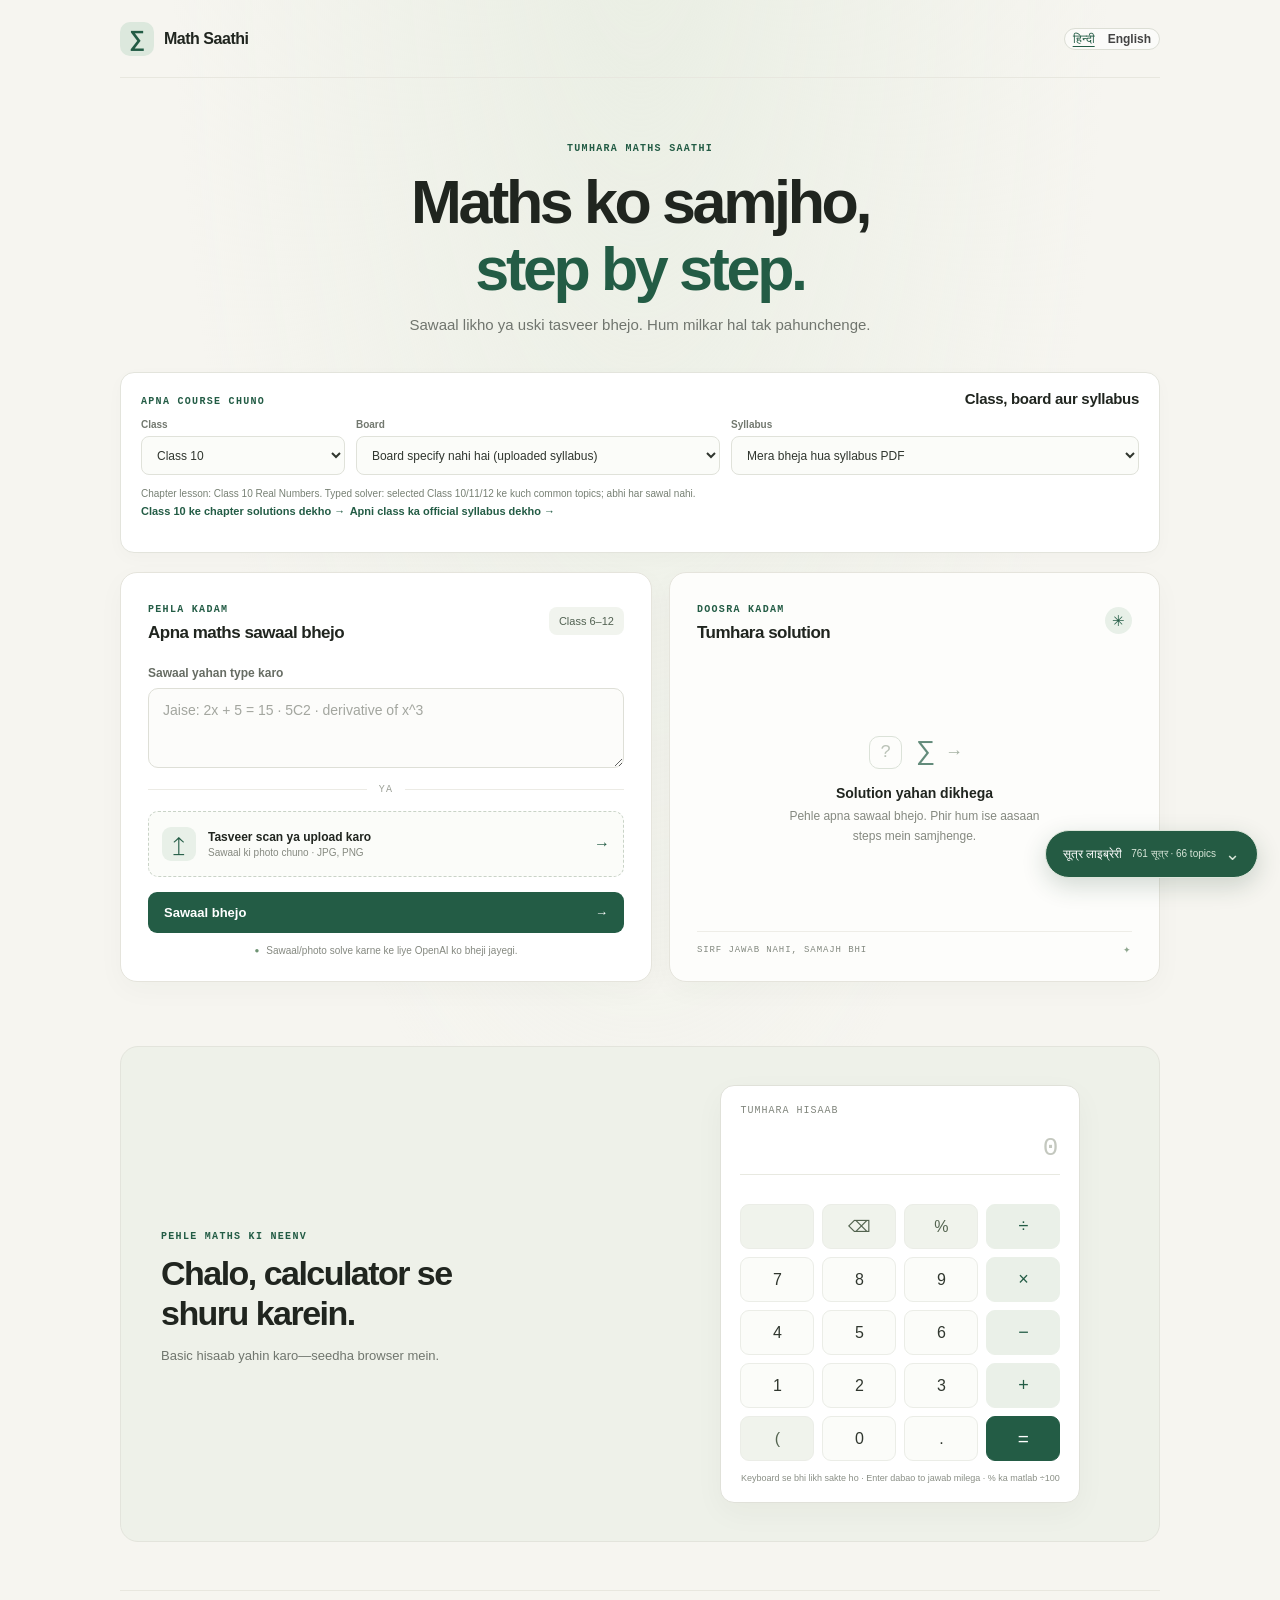
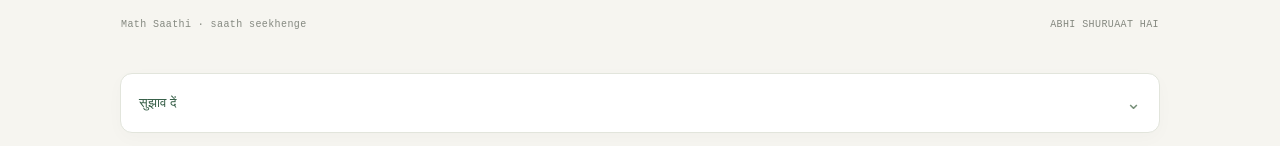
==== index.html @ cb0b4340 "Prevent mobile keyboard on calculator tap" ====
<!doctype html>
<!-- Built by Ayush. -->
<html lang="hi">
<head>
  <meta name="google-site-verification" content="ajJFyp2HOsRZU6djjffT-82gp8Sh9-EPeIeRGYCR9KM">
  <meta charset="utf-8">
  <meta name="viewport" content="width=device-width, initial-scale=1">
  <meta name="theme-color" content="#f6f5f0">
  <meta name="description" content="Math Saathi — maths questions ko samajhne aur solve karne ka saathi.">
  <title>Math Saathi — Maths, made clear</title>
  <link rel="stylesheet" href="styles.css?v=calc-no-keyboard-1">
  <script src="api-config.js" defer></script>
  <script src="formula-data.js" defer></script>
  <script src="formula-extra-data.js" defer></script>
  <script src="features.js?v=calc-no-keyboard-1" defer></script>
  <script src="app.js" defer></script>
</head>
<body>
  <main class="shell">
    <header class="topbar">
      <a class="brand" href="#" aria-label="Math Saathi home"><span class="brand-mark">∑</span><span>Math Saathi</span></a>
<div class="language-toggle" role="group" aria-label="Choose language">
        <button class="language-option" type="button" data-language="hi" aria-pressed="true">हिन्दी</button>
        <button class="language-option" type="button" data-language="en" aria-pressed="false">English</button>
      </div>
    </header>

    <section class="hero">
      <p class="eyebrow" data-i18n="eyebrow">TUMHARA MATHS SAATHI</p>
      <h1 data-i18n-html="title">Maths ko samjho,<br><em>step by step.</em></h1>
      <p class="intro" data-i18n="intro">Sawaal likho ya uski tasveer bhejo. Hum milkar hal tak pahunchenge.</p>
    </section>

    <section class="course-controls" aria-labelledby="course-heading">
      <div class="course-heading"><p class="step-label" data-course-i18n="eyebrow">APNA COURSE CHUNO</p><h2 id="course-heading" data-course-i18n="title">Class, board aur syllabus</h2></div>
      <div class="course-selectors">
        <label><span data-course-i18n="classLabel">Class</span><select id="class-select" aria-label="Class"></select></label>
        <label><span data-course-i18n="boardLabel">Board</span><select id="board-select" aria-label="Board"></select></label>
        <label><span data-course-i18n="syllabusLabel">Syllabus</span><select id="syllabus-select" aria-label="Syllabus"></select></label>
      </div>
      <p id="course-message" class="course-message" role="status"></p>
      <a class="solutions-link" href="solutions.html" data-i18n="solutionsLink">Class 10 ke chapter solutions dekho →</a>
      <a class="solutions-link syllabus-link" href="syllabus.html?board=cbse" data-i18n="syllabusLink">Class 10 ke official syllabus dekho →</a>
    </section>

    <details id="formula-drawer" class="feature-disclosure formula-side-drawer">
      <summary><span data-feature-copy="navFormulas">सूत्र लाइब्रेरी</span><span id="formula-summary-count" class="disclosure-count">30 topics · 197 formulas</span></summary>
    <section id="formulas" class="formula-library" aria-labelledby="formula-heading">
      <div class="feature-heading">
        <p class="step-label" data-feature-copy="formulaEyebrow">MATHS REFERENCE · CLASS 6–12</p>
        <h2 id="formula-heading" data-feature-copy="formulaTitle">Topic ke hisaab se formula khojo</h2>
        <p data-feature-copy="formulaIntro">Topic ya formula likho—dono languages mein search kar sakte ho. Topic kholkar uske zaroori formulas dekho.</p>
      </div>
      <div class="formula-controls">
        <label class="formula-search-wrap"><span data-feature-copy="searchLabel">Topic ya formula search karo</span>
          <input id="formula-search" type="search" autocomplete="off" data-feature-placeholder="searchPlaceholder" placeholder="Jaise: trigonometry, area, quadratic, interest…">
        </label>

      </div>
      <p id="formula-result-count" class="formula-result-count" aria-live="polite"></p>
      <div id="formula-topics" class="formula-topics"></div>
    </section>

    </details>

    <section class="workspace" aria-label="Math question workspace">
      <div class="question-card">
        <div class="card-heading">
          <div><span class="step-label" data-i18n="questionLabel">PEHLA KADAM</span><h2 data-i18n="questionTitle">Apna maths sawaal bhejo</h2></div>
          <span class="chapter-badge" data-i18n="chapter">Class 6–12</span>
        </div>

        <label class="question-input-label" for="question" data-i18n="typeLabel">Sawaal yahan type karo</label>
        <textarea id="question" rows="3" data-i18n-placeholder="placeholder" placeholder="Jaise: 2x + 5 = 15"></textarea>

        <div class="or-divider"><span data-i18n="or">YA</span></div>
        <label class="upload-zone" for="question-image">
          <span class="upload-icon">↥</span>
          <span class="upload-copy"><strong data-i18n="uploadTitle">Tasveer scan ya upload karo</strong><small data-i18n="uploadHint">Sawaal ki photo chuno · JPG, PNG</small></span>
          <span class="upload-arrow">→</span>
          <input id="question-image" type="file" accept="image/*" capture="environment" hidden>
        </label>
        <div id="image-preview" class="image-preview" hidden></div>

        <button id="solve-button" class="solve-button" type="button"><span data-i18n="solve">Sawaal bhejo</span><span aria-hidden="true">→</span></button>
        <p class="privacy-note"><span>●</span> <span data-i18n="privacy">Tumhara sawaal tumhare paas. Koi API nahi.</span></p>
      </div>

      <div class="result-card" aria-live="polite">
        <div class="result-top"><div><span class="step-label" data-i18n="solutionLabel">DOOSRA KADAM</span><h2 data-i18n="solutionTitle">Tumhara solution</h2></div><span class="sparkle">✳</span></div>
        <div id="solution-content" class="solution-content">
          <div class="empty-illustration"><span>?</span><i>∑</i><b>→</b></div>
          <p class="empty-title" data-i18n="emptyTitle">Solution yahan dikhega</p>
          <p class="empty-copy" data-i18n="emptyCopy">Pehle apna sawaal bhejo. Phir hum ise aasaan steps mein samjhenge.</p>
        </div>
        <div class="result-footer"><span data-i18n="learning">SIRF JAWAB NAHI, SAMAJH BHI</span><span>✦</span></div>
      </div>
    </section>

    <section class="calculator-section" aria-labelledby="calculator-heading">
      <div class="calculator-intro">
        <p class="step-label" data-i18n="calcEyebrow">PEHLE MATHS KI NEENV</p>
        <h2 id="calculator-heading" data-i18n="calcTitle">Chalo, calculator se shuru karein.</h2>
        <p data-i18n="calcIntro">Basic hisaab yahin karo—bina API, seedha browser mein.</p>
      </div>
      <div class="calculator-card">
        <label class="calc-display-label" for="calc-display" data-i18n="calcDisplayLabel">TUMHARA HISAAB</label>
        <input id="calc-display" class="calc-display" type="text" inputmode="none" placeholder="0" autocomplete="off" aria-label="Calculator display">
        <p id="calc-message" class="calc-message" aria-live="polite"></p>
        <div class="calc-keys" role="group" aria-label="Calculator keys">
          <button type="button" class="key key-utility" data-calc="clear" data-i18n="calcClear">AC</button>
          <button type="button" class="key key-utility" data-calc="backspace" aria-label="Backspace">⌫</button>
          <button type="button" class="key key-utility" data-value="%">%</button>
          <button type="button" class="key key-operator" data-value="÷">÷</button>
          <button type="button" class="key" data-value="7">7</button>
          <button type="button" class="key" data-value="8">8</button>
          <button type="button" class="key" data-value="9">9</button>
          <button type="button" class="key key-operator" data-value="×">×</button>
          <button type="button" class="key" data-value="4">4</button>
          <button type="button" class="key" data-value="5">5</button>
          <button type="button" class="key" data-value="6">6</button>
          <button type="button" class="key key-operator" data-value="−">−</button>
          <button type="button" class="key" data-value="1">1</button>
          <button type="button" class="key" data-value="2">2</button>
          <button type="button" class="key" data-value="3">3</button>
          <button type="button" class="key key-operator" data-value="+">+</button>
          <button type="button" class="key key-utility" data-value="(">(</button>
          <button type="button" class="key" data-value="0">0</button>
          <button type="button" class="key" data-value=".">.</button>
          <button type="button" class="key key-equals" data-calc="equals">=</button>
        </div>
        <p class="calc-footnote" data-i18n="calcFootnote">Keyboard se bhi likh sakte ho · Enter dabao to jawab milega</p>
      </div>
    </section>



    <footer><span>Math Saathi <span data-i18n="footer">· saath seekhenge</span></span><span data-i18n="footerRight">ABHI SHURUAAT HAI</span></footer>
    <details id="feedback-drawer" class="feature-disclosure">
      <summary><span data-feature-copy="navFeedback">सुझाव दें</span></summary>
      <section id="feedback" class="feedback-section" aria-labelledby="feedback-heading">
        <div class="feature-heading"><p class="step-label" data-feature-copy="feedbackEyebrow">MATH SAATHI को बेहतर बनाएँ</p><h2 id="feedback-heading" data-feature-copy="feedbackTitle">Feedback भेजें</h2><p data-feature-copy="feedbackIntro">अपना सुझाव या मिली हुई गलती लिखें। GitHub पर draft खुलेगा; भेजने से पहले आप उसे देख और submit कर सकते हैं।</p></div>
        <form id="feedback-form" class="feedback-form">
          <label><span data-feature-copy="feedbackType">Feedback का प्रकार</span><select id="feedback-category" name="category"><option value="suggestion" data-copy="feedbackSuggestion">सुझाव</option><option value="bug" data-copy="feedbackBug">गलती / समस्या</option><option value="other" data-copy="feedbackOther">कुछ और</option></select></label>
          <fieldset class="rating-field"><legend data-feature-copy="feedbackRating">Rating (optional)</legend><div class="star-rating" role="radiogroup" aria-label="Math Saathi को रेट करें" dir="ltr">
            <input type="radio" id="rating-5" name="rating" value="5" aria-label="5 सितारे"><label for="rating-5" title="5 सितारे">★</label>
            <input type="radio" id="rating-4" name="rating" value="4" aria-label="4 सितारे"><label for="rating-4" title="4 सितारे">★</label>
            <input type="radio" id="rating-3" name="rating" value="3" aria-label="3 सितारे"><label for="rating-3" title="3 सितारे">★</label>
            <input type="radio" id="rating-2" name="rating" value="2" aria-label="2 सितारे"><label for="rating-2" title="2 सितारे">★</label>
            <input type="radio" id="rating-1" name="rating" value="1" aria-label="1 सितारा"><label for="rating-1" title="1 सितारा">★</label>
          </div></fieldset>          <label><span data-feature-copy="feedbackMessage">आपका संदेश</span><textarea name="message" rows="4" required maxlength="2000" data-feature-placeholder="feedbackPlaceholder" placeholder="क्या बेहतर किया जा सकता है?"></textarea></label>
          <button type="submit" class="feedback-submit" data-feature-copy="feedbackSend">Feedback draft खोलें</button><p id="feedback-status" class="feedback-status" role="status"></p><p class="feedback-note" data-feature-copy="feedbackNote">यह form अपने-आप कुछ publish नहीं करता। GitHub account से आप खुद final submit करेंगे।</p>
        </form>
      </section>
    </details>
  </main>
</body>
</html>
---- styles.css ----
:root{font-family:'Segoe UI','Noto Sans Devanagari',Arial,sans-serif;color:#20251f;background:#f6f5f0;font-synthesis:none;text-rendering:optimizeLegibility;--green:#235c45;--muted:#797e75;--line:#e5e4dc}
*{box-sizing:border-box}body{margin:0;min-height:100vh;background:radial-gradient(ellipse at 50% -10%,#e9eee3 0,transparent 52%),#f6f5f0}.shell{width:min(1040px,calc(100% - 48px));margin:auto}.topbar{height:78px;display:flex;align-items:center;justify-content:space-between;border-bottom:1px solid #e8e7df}.brand{display:flex;align-items:center;gap:10px;color:inherit;text-decoration:none;font-weight:700;letter-spacing:-.03em}.brand-mark{width:34px;height:34px;display:grid;place-items:center;background:#dce8dd;color:var(--green);border-radius:10px;font-size:22px}.language-toggle{border:1px solid #dcded5;background:#fff9;color:#333;border-radius:99px;padding:9px 14px;font:600 13px 'Segoe UI',sans-serif;cursor:pointer}.language-toggle span{margin-left:8px;color:var(--green)}.hero{text-align:center;padding:55px 0 39px}.eyebrow,.step-label{font-family:Consolas,'Courier New',monospace;font-size:10px;letter-spacing:.13em;color:var(--green);font-weight:600}.hero h1{font-size:clamp(39px,5.6vw,61px);line-height:1.1;letter-spacing:-.055em;margin:15px 0 13px;font-weight:650}.hero h1 em{font-style:normal;color:var(--green)}.intro{font-size:15px;color:#70756e;margin:0}.workspace{display:grid;grid-template-columns:1.04fr .96fr;gap:17px;align-items:stretch}.question-card,.result-card{border:1px solid var(--line);background:#fff;border-radius:17px;box-shadow:0 8px 28px #2a301408}.question-card{padding:25px 27px}.card-heading{display:flex;justify-content:space-between;align-items:center;gap:12px;margin-bottom:23px}.card-heading h2,.result-top h2{font-size:17px;margin:7px 0 0;letter-spacing:-.03em}.chapter-badge{padding:8px 10px;border-radius:8px;background:#f1f4ee;color:#526252;font-size:11px;white-space:nowrap}.question-input-label{display:block;font-size:12px;color:#676d64;font-weight:600;margin:0 0 8px}textarea{display:block;width:100%;resize:vertical;min-height:80px;padding:13px 14px;border:1px solid #dedfd7;border-radius:10px;background:#fcfcfa;color:#252a25;font:14px 'Segoe UI','Noto Sans Devanagari',sans-serif;outline:0}textarea:focus{border-color:var(--green);box-shadow:0 0 0 3px #235c4514}textarea::placeholder{color:#a3a69f}.or-divider{display:flex;align-items:center;gap:12px;margin:16px 0;color:#9da198;font:10px Consolas,monospace;letter-spacing:.12em}.or-divider:before,.or-divider:after{content:'';height:1px;background:#ecebe5;flex:1}.upload-zone{min-height:66px;display:flex;align-items:center;gap:12px;padding:11px 13px;border:1px dashed #c9d3c7;border-radius:10px;background:#fbfcf9;cursor:pointer;transition:.18s}.upload-zone:hover{border-color:var(--green);background:#f5f8f3}.upload-icon{width:34px;height:34px;border-radius:9px;display:grid;place-items:center;background:#e8f0e8;color:var(--green);font-size:20px}.upload-copy{display:grid;gap:3px;flex:1}.upload-copy strong{font-size:12px;font-weight:600}.upload-copy small{font-size:10px;color:#858980}.upload-arrow{color:var(--green)}.image-preview{display:flex;align-items:center;gap:10px;margin-top:10px;padding:8px 10px;background:#f1f4ee;border-radius:8px;font-size:12px}.image-preview[hidden]{display:none}.image-preview img{width:34px;height:34px;object-fit:cover;border-radius:6px}.image-preview span{flex:1}.image-preview button{border:0;background:none;color:#60665d;font-size:20px;cursor:pointer}.solve-button{width:100%;margin-top:15px;border:0;border-radius:9px;background:var(--green);color:#fff;padding:13px 16px;display:flex;align-items:center;justify-content:space-between;font:600 13px 'Segoe UI','Noto Sans Devanagari',sans-serif;cursor:pointer;transition:background .2s,transform .2s}.solve-button:hover{background:#184832;transform:translateY(-1px)}.privacy-note{display:flex;justify-content:center;align-items:center;gap:7px;margin:12px 0 0;color:#858980;font-size:10px}.privacy-note>span:first-child{color:#6f9474;font-size:8px}.result-card{padding:25px 27px;background:#fdfdfb;display:flex;flex-direction:column;min-height:352px}.result-top{display:flex;align-items:center;justify-content:space-between}.sparkle{width:27px;height:27px;border-radius:50%;display:grid;place-items:center;background:#e8f0e8;color:var(--green);font-size:15px}.solution-content{display:grid;justify-items:center;text-align:center;align-content:center;flex:1;padding:20px 10px 12px}.empty-illustration{display:flex;align-items:center;gap:15px;color:#bbc3b8;font:18px Consolas,monospace}.empty-illustration span{width:33px;height:33px;border:1px solid #dbe2d8;border-radius:10px;display:grid;place-items:center}.empty-illustration i{font-style:normal;font-size:27px;color:var(--green);opacity:.7}.empty-illustration b{font-weight:400;color:#a5b1a3}.empty-title{margin:16px 0 6px;font-size:14px;font-weight:650}.empty-copy{max-width:280px;margin:0;color:#858980;font-size:12px;line-height:1.65}.result-footer{border-top:1px solid #eeede7;padding-top:13px;display:flex;justify-content:space-between;color:#82887f;font:9px Consolas,monospace;letter-spacing:.1em}.result-footer span:last-child{color:#8da58d}.how-it-works{margin:35px 1px 0}.how-grid{display:grid;grid-template-columns:repeat(3,1fr);gap:25px;margin-top:15px}.how-grid>div{border-top:1px solid #dfdfd7;padding-top:12px}.how-grid>div>span{color:#729078;font:10px Consolas,monospace}.how-grid h3{font-size:13px;margin:8px 0 4px}.how-grid p{font-size:11px;color:#81867d;margin:0}footer{display:flex;justify-content:space-between;padding:28px 1px 30px;margin-top:20px;border-top:1px solid #e8e7df;color:#858980;font:10px Consolas,monospace;letter-spacing:.04em}
@media(max-width:760px){.shell{width:min(560px,calc(100% - 30px))}.hero{padding:43px 0 29px}.workspace{grid-template-columns:1fr}.question-card,.result-card{padding:22px}.result-card{min-height:275px}.how-it-works{margin-top:28px}.how-grid{gap:14px}.how-grid h3{font-size:12px}}
@media(max-width:420px){.hero h1{font-size:39px}.hero{padding-top:38px}.card-heading h2,.result-top h2{font-size:15px}.question-card,.result-card{padding:19px}.how-grid{grid-template-columns:1fr;gap:12px}.how-grid>div{display:grid;grid-template-columns:30px 1fr;column-gap:8px;padding-top:10px}.how-grid>div>span{grid-row:span 2}.how-grid h3{margin:0 0 3px}.how-grid p{font-size:10px}footer{font-size:9px}}
.language-toggle{display:flex;gap:3px;border:1px solid #dcded5;background:#fff9;border-radius:99px;padding:3px}.language-option{border:0;background:transparent;color:#626960;border-radius:99px;padding:7px 12px;font:600 12px 'Segoe UI','Noto Sans Devanagari',sans-serif;cursor:pointer}.language-option[aria-pressed="true"]{background:var(--green);color:white}
.calculator-section{display:grid;grid-template-columns:1fr .9fr;gap:35px;align-items:center;margin:64px 0 48px;padding:38px 40px;border:1px solid #e3e4dc;border-radius:18px;background:#eef1e9}.calculator-intro{max-width:330px}.calculator-intro h2{font-size:clamp(25px,3vw,34px);line-height:1.17;letter-spacing:-.045em;margin:12px 0}.calculator-intro>p:last-child{font-size:13px;line-height:1.7;color:#70766e;margin:0}.calculator-card{max-width:360px;width:100%;justify-self:center;padding:19px;background:#fff;border:1px solid #e0e1d9;border-radius:14px;box-shadow:0 10px 30px #29301a0a}.calc-display-label{display:block;margin-bottom:6px;color:#81867d;font:10px Consolas,monospace;letter-spacing:.1em;text-transform:uppercase}.calc-display{width:100%;height:53px;border:0;border-bottom:1px solid #e8e9e1;outline:0;text-align:right;background:transparent;color:#20251f;font:500 26px Consolas,'Courier New',monospace}.calc-display::placeholder{color:#c4c8bf}.calc-message{height:16px;margin:5px 0 8px;text-align:right;color:#a34c39;font-size:11px}.calc-keys{display:grid;grid-template-columns:repeat(4,1fr);gap:8px}.key{height:45px;border:1px solid #ebede7;border-radius:9px;background:#fbfcf9;color:#30372f;font:500 16px 'Segoe UI',sans-serif;cursor:pointer;transition:background .15s,transform .15s}.key:hover{background:#f0f3ec;transform:translateY(-1px)}.key:active{transform:scale(.97)}.key-utility{background:#f0f3ec;color:#53634f}.key-operator{background:#eaf0e8;border-color:#eaf0e8;color:var(--green);font-size:18px}.key-equals{background:var(--green);border-color:var(--green);color:#fff;font-size:19px}.key-equals:hover{background:#184832}.calc-footnote{font-size:9px;color:#8a8f86;text-align:center;margin:12px 0 0}.calculator-section+.how-it-works{margin-top:0}
.chapter-section{margin:0 0 28px;padding:28px;border:1px solid #e3e4dc;border-radius:17px;background:linear-gradient(135deg,#fff 0%,#f7f8f3 100%)}.chapter-heading-row{display:flex;align-items:flex-start;justify-content:space-between;gap:14px}.chapter-heading-row h2{font-size:25px;line-height:1.2;letter-spacing:-.04em;margin:9px 0 0}.chapter-heading-row h2 em{font-size:.78em;font-weight:500;color:var(--green);font-style:normal}.chapter-started{background:#e8f0e8;border-radius:99px;padding:7px 10px;color:var(--green);font:9px Consolas,monospace;letter-spacing:.1em;white-space:nowrap}.chapter-intro{margin:18px 0 12px;color:#6f756c;font-size:12px}.chapter-topic-grid{display:grid;grid-template-columns:1fr 1fr;gap:11px}.chapter-topic{display:flex;gap:12px;padding:15px;border:1px solid #e8e9e1;border-radius:11px;background:#fff}.topic-number{flex:none;width:27px;height:27px;display:grid;place-items:center;border-radius:8px;background:#eef2eb;color:var(--green);font:11px Consolas,monospace}.chapter-topic h3{font-size:13px;margin:1px 0 6px}.chapter-topic p{font-size:11px;line-height:1.6;color:#747a71;margin:0}.chapter-topic strong{color:#344435;font-weight:650}.proof-card{margin-top:12px;padding:0 15px;border:1px solid #e4e7dd;border-radius:11px;background:#fbfcf8}.proof-card summary{padding:14px 0;cursor:pointer;color:var(--green);font-size:12px;font-weight:650}.proof-content{border-top:1px solid #e7e9e2;padding:6px 0 14px;font-size:12px;line-height:1.7;color:#5f665d}.proof-content p{margin:9px 0}.proof-content ol{padding-left:21px;margin:9px 0}.proof-content li{padding:3px 0 3px 4px}.proof-content strong{color:#303d31}.proof-conclusion{font-weight:650;color:var(--green)}.syllabus-source{margin:13px 0 0;color:#92968d;font-size:10px}
@media(max-width:760px){.calculator-section{grid-template-columns:1fr;gap:22px;margin:42px 0 38px;padding:27px 23px}.calculator-intro{max-width:450px}.calculator-card{justify-self:stretch;max-width:none}}
@media(max-width:420px){.calculator-section{padding:22px 17px}.calculator-intro h2{font-size:25px}.calculator-card{padding:15px}.calc-keys{gap:6px}.key{height:43px}}
@media(max-width:760px){.chapter-section{padding:22px}.chapter-topic-grid{grid-template-columns:1fr}}
@media(max-width:420px){.chapter-section{padding:18px}.chapter-heading-row h2{font-size:21px}.chapter-started{font-size:8px;padding:6px 8px}.chapter-topic{padding:12px}.proof-card{padding:0 12px}}
.exercise-solutions{margin-top:23px;padding-top:19px;border-top:1px solid #e7e9e1}.solutions-heading{display:flex;align-items:flex-end;justify-content:space-between;gap:12px;margin-bottom:11px}.solutions-heading h3{font-size:17px;margin:6px 0 0;letter-spacing:-.02em}.solutions-note{font-size:10px;color:#858980}.exercise-group{margin:9px 0;border:1px solid #e3e6dd;border-radius:10px;background:#fff;overflow:hidden}.exercise-group>summary{display:flex;justify-content:space-between;align-items:center;gap:12px;padding:14px 15px;cursor:pointer;list-style:none;color:#315b43;font-size:12px;font-weight:650}.exercise-group>summary::-webkit-details-marker,.solution-item>summary::-webkit-details-marker{display:none}.exercise-group>summary span{font-size:16px;color:#78907b}.exercise-group[open]>summary{border-bottom:1px solid #edf0e9;background:#fbfcf9}.exercise-items{padding:0 12px 7px}.solution-item{border-bottom:1px solid #eff0eb}.solution-item:last-child{border-bottom:0}.solution-item>summary{display:flex;justify-content:space-between;align-items:center;padding:12px 3px;cursor:pointer;list-style:none;color:#414940;font-size:11px;font-weight:600}.solution-item>summary span{color:#849083;font-size:13px}.solution-body{padding:0 5px 13px;color:#626960;font-size:11px;line-height:1.7}.solution-body p{margin:6px 0}.solution-body ol{margin:5px 0;padding-left:20px}.solution-body li{padding:2px 0 2px 3px}.solution-body strong{color:#294834;font-weight:650}.solution-body p:last-child strong{color:var(--green)}
@media(max-width:520px){.solutions-heading{display:block}.solutions-note{display:block;margin-top:7px}.exercise-group>summary{font-size:11px;padding:12px}}
.course-controls{margin:0 0 19px;padding:17px 20px;border:1px solid #e3e4dc;border-radius:14px;background:#fff;box-shadow:0 5px 18px #2a301406}.course-heading{display:flex;align-items:baseline;justify-content:space-between;gap:10px;margin-bottom:12px}.course-heading .step-label{margin:0}.course-heading h2{margin:0;font-size:15px;letter-spacing:-.02em}.course-selectors{display:grid;grid-template-columns:.7fr 1.25fr 1.4fr;gap:11px}.course-selectors label{display:grid;gap:6px;min-width:0}.course-selectors label>span{color:#72786f;font-size:10px;font-weight:650}.course-selectors select{width:100%;height:39px;padding:0 29px 0 11px;border:1px solid #e0e2da;border-radius:8px;background:#fbfcf9;color:#30362f;font:12px 'Segoe UI','Noto Sans Devanagari',sans-serif;outline:0}.course-selectors select:focus{border-color:var(--green);box-shadow:0 0 0 3px #235c4514}.course-message{margin:11px 0 0;color:#778074;font-size:10px;line-height:1.5}.chapter-section{margin-top:0}
@media(max-width:650px){.course-selectors{grid-template-columns:1fr 1fr}.course-selectors label:last-child{grid-column:1/-1}}
@media(max-width:420px){.course-controls{padding:15px}.course-heading{display:block}.course-heading h2{margin-top:5px}.course-selectors{grid-template-columns:1fr}.course-selectors label:last-child{grid-column:auto}}
.solutions-link{display:inline-block;margin:0 0 18px;color:var(--green);font-size:11px;font-weight:650;text-decoration:none}.solutions-link:hover{text-decoration:underline}.solutions-hero{padding:44px 0 30px}.solutions-hero h1{font-size:clamp(34px,5vw,50px)}.solution-library{margin:0 auto 36px;padding:22px;background:#fff;border:1px solid var(--line);border-radius:16px;box-shadow:0 8px 28px #2a301408}.library-controls{display:grid;grid-template-columns:1fr 1fr;gap:12px}.library-controls label{display:grid;gap:6px;color:#666d63;font-size:11px;font-weight:650}.library-controls select,.library-controls input{height:42px;padding:0 12px;border:1px solid #dedfd7;border-radius:9px;background:#fbfcf9;color:#2a3029;font:13px 'Segoe UI','Noto Sans Devanagari',sans-serif}.source-note{margin:15px 0;padding:12px 14px;border-radius:9px;background:#f5f7f1;color:#657060;font-size:11px;line-height:1.65}.library-exercise{margin:9px 0;border:1px solid #e3e6dd;border-radius:10px;overflow:hidden}.library-exercise>summary{padding:13px 15px;cursor:pointer;color:#315b43;font-size:12px;font-weight:650}.library-exercise[open]>summary{border-bottom:1px solid #edf0e9;background:#fbfcf9}.library-exercise pre{white-space:pre-wrap;overflow-wrap:anywhere;margin:0;padding:14px 16px;color:#525a50;font:12px/1.75 'Segoe UI','Noto Sans Devanagari',sans-serif}.appendix-block{margin-top:30px}.appendix-block h2{font-size:17px}.empty-search{padding:16px;color:#747a71;font-size:12px}.topbar .language-toggle button{border:0;background:transparent;color:#444;padding:0 5px;font:600 12px 'Segoe UI',sans-serif;cursor:pointer}.topbar .language-toggle button[aria-pressed="true"]{color:var(--green);text-decoration:underline;text-underline-offset:3px}footer a{color:var(--green);text-decoration:none;font-size:11px}
@media(max-width:600px){.library-controls{grid-template-columns:1fr}.solution-library{padding:16px}.solutions-hero{padding:34px 0 24px}}

.syllabus-shell{max-width:900px}.syllabus-hero{text-align:center;padding:52px 0 30px}.syllabus-hero h1{font-size:clamp(36px,5vw,54px);line-height:1.12;letter-spacing:-.05em;margin:13px 0}.syllabus-hero h1 em{font-style:normal;color:var(--green)}.syllabus-panel{padding:23px 25px;border:1px solid var(--line);border-radius:16px;background:#fff;box-shadow:0 8px 28px #2a301408}.syllabus-picker{display:grid;grid-template-columns:110px 1fr;align-items:center;gap:12px;max-width:560px;margin:0 0 18px}.syllabus-picker label{font-size:12px;font-weight:650;color:#596156}.syllabus-picker select{height:42px;padding:0 12px;border:1px solid #dedfd7;border-radius:9px;background:#fbfcf9;color:#2a3029;font:13px 'Segoe UI','Noto Sans Devanagari',sans-serif}.syllabus-status{display:flex;gap:10px;align-items:flex-start;padding:13px 15px;border-radius:10px;font-size:12px;line-height:1.6;background:#f8f4e8;color:#66552c}.syllabus-status.is-verified{background:#edf4eb;color:#35583d}.status-dot{flex:none;width:8px;height:8px;margin-top:5px;border-radius:50%;background:#b18b37}.is-verified .status-dot{background:#528159}.syllabus-summary{font-size:12px;line-height:1.7;color:#71776e;margin:14px 0 20px}.syllabus-topics-title{font-size:15px;margin:22px 0 11px}.syllabus-topic-grid{display:grid;grid-template-columns:repeat(2,minmax(0,1fr));gap:10px}.syllabus-topic{padding:13px 14px;border:1px solid #e7e9e1;border-radius:10px;background:#fdfdfa}.syllabus-topic h3{font-size:12px;margin:0 0 6px;color:#344638}.syllabus-topic p{font-size:11px;line-height:1.65;color:#73796f;margin:0}.syllabus-sources{display:flex;flex-wrap:wrap;gap:9px;margin-top:20px;padding-top:16px;border-top:1px solid #ebede6}.syllabus-source-link{display:flex;align-items:center;gap:9px;max-width:100%;padding:10px 12px;border:1px solid #e2e7de;border-radius:8px;color:var(--green);font-size:11px;font-weight:650;text-decoration:none}.syllabus-source-link:hover{background:#f2f6ef}.syllabus-source-link span{flex:none}.syllabus-disclaimer{font-size:10px;line-height:1.7;color:#888e83;margin:13px 2px}.syllabus-shell footer{gap:12px;flex-wrap:wrap}.syllabus-shell footer a{color:var(--green);text-decoration:none;font-size:11px}
@media(max-width:600px){.syllabus-panel{padding:17px}.syllabus-topic-grid{grid-template-columns:1fr}.syllabus-picker{grid-template-columns:1fr;gap:7px}.syllabus-hero{padding:38px 0 25px}}

.worked-chapter{margin-top:24px;padding-top:16px;border-top:1px solid #e8e9e1}.worked-chapter h2{font-size:17px;margin:0 0 12px}.worked-body{padding:10px 15px 15px;color:#525a50;font-size:12px;line-height:1.75}.worked-body li{margin:4px 0}
.solver-result{width:100%;max-width:100%;text-align:left;align-self:start;padding:8px 2px}.solver-question{margin:0 0 12px;padding:10px 12px;border-radius:9px;background:#f4f6f1;color:#263a2d;font:600 15px Consolas,'Courier New',monospace;overflow-wrap:anywhere}.solver-result ol{margin:0;padding-left:22px;color:#667064;font-size:12px;line-height:1.75}.solver-result li{padding:3px 0 3px 4px}.solver-answer{margin:14px 0 0;padding:12px;border:1px solid #dfe8dc;border-radius:9px;background:#f4f8f1;color:var(--green);font-size:14px;overflow-wrap:anywhere}
.ai-answer{color:#596257;font-size:12px;line-height:1.8;overflow-wrap:anywhere}

.syllabus-link[hidden]{display:none}


/* Topic formula library and feedback */
.quick-nav{display:flex;gap:17px;margin-left:auto;margin-right:20px}.quick-nav a{color:#596358;text-decoration:none;font-size:12px;font-weight:650}.quick-nav a:hover{color:var(--green);text-decoration:underline;text-underline-offset:4px}
.formula-library{margin:46px 0 38px;padding:28px;border:1px solid #e2e5dc;border-radius:18px;background:#fff;box-shadow:0 8px 28px #2a301408}.feature-heading{max-width:680px}.feature-heading h2{margin:9px 0;font-size:clamp(23px,3vw,31px);letter-spacing:-.045em}.feature-heading>p:last-child{margin:0;color:#72786f;font-size:13px;line-height:1.7}.formula-controls{display:grid;grid-template-columns:minmax(0,1fr) 150px;gap:13px;align-items:end;margin:23px 0 8px}.formula-controls label,.feedback-form label{display:grid;gap:7px;color:#626a60;font-size:11px;font-weight:650}.formula-controls input,.formula-controls select,.feedback-form select,.feedback-form textarea{width:100%;min-height:44px;padding:10px 12px;border:1px solid #dfe2d9;border-radius:9px;background:#fbfcf9;color:#252a25;font:13px 'Segoe UI','Noto Sans Devanagari',sans-serif;outline:0}.formula-controls input:focus,.formula-controls select:focus,.feedback-form select:focus,.feedback-form textarea:focus{border-color:var(--green);box-shadow:0 0 0 3px #235c4514}.formula-result-count{margin:13px 1px;color:#778074;font:10px Consolas,monospace}.formula-topics{display:grid;grid-template-columns:repeat(2,minmax(0,1fr));gap:11px}.formula-topic{min-width:0;align-self:start;border:1px solid #e3e7df;border-radius:11px;background:#fcfdfa;overflow:hidden}.formula-topic[open]{grid-column:1/-1}.formula-topic summary{display:flex;justify-content:space-between;gap:12px;align-items:center;padding:14px 15px;color:#315b43;cursor:pointer;list-style:none}.formula-topic summary::-webkit-details-marker{display:none}.formula-topic summary:after{content:'+';color:#779079;font-size:17px}.formula-topic[open] summary:after{content:'−'}.formula-topic-title{font-size:12px;font-weight:700}.formula-topic-meta{flex:none;color:#81877d;font-size:10px}.formula-list{display:grid;grid-template-columns:repeat(2,minmax(0,1fr));gap:0 20px;margin:0;padding:4px 17px 13px 32px;border-top:1px solid #edf0e9}.formula-list li{padding:10px 0;color:#8d9689;font-size:11px}.formula-list code{display:block;overflow-wrap:anywhere;color:#25362b;font:600 12px/1.6 'Cambria Math','Cambria','Times New Roman',serif}.formula-list p{margin:3px 0 0;color:#788075;font:11px/1.55 'Segoe UI','Noto Sans Devanagari',sans-serif}.formula-empty{grid-column:1/-1;padding:18px;border-radius:9px;background:#f4f6f1;color:#70776e;font-size:12px}
.feedback-section{display:grid;grid-template-columns:1fr .85fr;gap:38px;align-items:start;margin:52px 0 22px;padding:30px;border:1px solid #e2e5dc;border-radius:18px;background:#eef1e9}.feedback-form{display:grid;gap:13px;padding:19px;border:1px solid #e0e3db;border-radius:13px;background:#fff}.feedback-form textarea{resize:vertical;min-height:100px;line-height:1.6}.feedback-submit{justify-self:start;border:0;border-radius:9px;background:var(--green);color:#fff;padding:12px 16px;font:600 12px 'Segoe UI','Noto Sans Devanagari',sans-serif;cursor:pointer}.feedback-submit:hover{background:#184832}.feedback-status{min-height:0;margin:0;color:var(--green);font-size:11px}.feedback-note{margin:0;color:#82887f;font-size:10px;line-height:1.6}
@media(max-width:760px){.quick-nav{gap:11px;margin-right:10px}.formula-library{padding:22px}.feedback-section{grid-template-columns:1fr;gap:20px;padding:24px}.formula-list{grid-template-columns:1fr}}
@media(max-width:520px){.topbar{height:auto;min-height:72px;flex-wrap:wrap;padding:12px 0;gap:10px}.quick-nav{order:3;width:100%;justify-content:center;margin:0;padding:4px 0}.language-toggle{margin-left:auto}.formula-library{margin:34px 0;padding:17px}.formula-controls{grid-template-columns:1fr}.formula-topics{grid-template-columns:1fr}.formula-topic[open]{grid-column:auto}.formula-topic summary{align-items:flex-start;flex-wrap:wrap}.formula-topic-meta{order:3;flex:1 0 100%}.feedback-section{margin-top:37px;padding:19px}.feedback-form{padding:15px}}

/* Compact, initially closed feature panels */
.feature-disclosure{margin:13px 0;border:1px solid #e2e5dc;border-radius:12px;background:#fff;box-shadow:0 5px 18px #2a301406;overflow:hidden}
.feature-disclosure>summary{display:flex;align-items:center;gap:12px;min-height:58px;padding:14px 18px;cursor:pointer;list-style:none;color:#315b43;font-size:13px;font-weight:700}
.feature-disclosure>summary::-webkit-details-marker{display:none}
.feature-disclosure>summary:after{content:'⌄';margin-left:auto;color:#779079;font-size:18px}
.feature-disclosure[open]>summary{border-bottom:1px solid #e9ece5}
.feature-disclosure[open]>summary:after{content:'⌃'}
.disclosure-count{color:#858c81;font-size:10px;font-weight:500}
.feature-disclosure[open]>.formula-library,.feature-disclosure[open]>.feedback-section{margin:0;padding:24px;border:0;border-radius:0;background:#fff;box-shadow:none}
@media(max-width:520px){.feature-disclosure>summary{min-height:52px;padding:12px 14px}.disclosure-count{font-size:9px}.feature-disclosure[open]>.formula-library,.feature-disclosure[open]>.feedback-section{padding:17px}}

.formula-controls{grid-template-columns:1fr}

/* Formula library opens as a compact side drawer */
.formula-side-drawer{position:fixed;z-index:20;right:22px;bottom:22px;width:auto;margin:0;border:0;background:transparent;box-shadow:none;overflow:visible}
.formula-side-drawer>summary{justify-content:center;gap:9px;min-height:48px;padding:0 17px;border:1px solid #dce5da;border-radius:999px;background:#245b43;color:#fff;box-shadow:0 8px 24px #183e2c30;font-size:12px}
.formula-side-drawer>summary:after{color:#d7e5d8}
.formula-side-drawer .disclosure-count{color:#d7e5d8;font-size:10px}
.formula-side-drawer[open]{width:min(470px,calc(100vw - 32px));height:min(76vh,720px);display:flex;flex-direction:column;border:1px solid #e2e5dc;border-radius:16px;background:#fff;box-shadow:0 18px 55px #17271b35;overflow:hidden}
.formula-side-drawer[open]>summary{flex:none;order:2;min-height:52px;border:0;border-radius:0;border-top:1px solid #e9ece5;background:#f8faf6;color:#315b43;box-shadow:none}
.formula-side-drawer[open]>.formula-library{flex:0 0 auto;height:min(calc(76vh - 54px),666px);max-height:min(calc(76vh - 54px),666px);min-height:0;overflow-y:auto;overscroll-behavior:contain;touch-action:pan-y;margin:0;padding:22px;border:0;border-radius:0;box-shadow:none}
@media(max-width:520px){.formula-side-drawer{right:13px;bottom:13px}.formula-side-drawer[open]{width:calc(100vw - 26px);height:min(82vh,760px)}.formula-side-drawer[open]>.formula-library{height:calc(82vh - 54px);max-height:calc(82vh - 54px);padding:17px}}

/* Keep the page still while the formula drawer is open; scroll inside the drawer. */
body:has(.formula-side-drawer[open]){overflow:hidden}
.formula-side-drawer[open]>.formula-library{overflow-y:auto;overscroll-behavior:contain;touch-action:pan-y}

.rating-field{margin:0;padding:0;border:0}.rating-field legend{margin-bottom:7px;color:#626a60;font-size:11px;font-weight:650}.star-rating{display:flex;flex-direction:row-reverse;justify-content:flex-end;align-items:center;gap:3px;width:max-content}.star-rating input{position:absolute;width:1px;height:1px;opacity:0;clip-path:inset(50%)}.star-rating label{padding:1px 3px;color:#c5c9bf;font-size:30px;line-height:1;cursor:pointer;transition:color .15s,transform .15s}.star-rating label:hover{transform:scale(1.12)}.star-rating input:checked+label,.star-rating input:checked+label~input+label{color:#e8ad32}.star-rating input:focus-visible+label{outline:2px solid var(--green);outline-offset:3px;border-radius:5px}
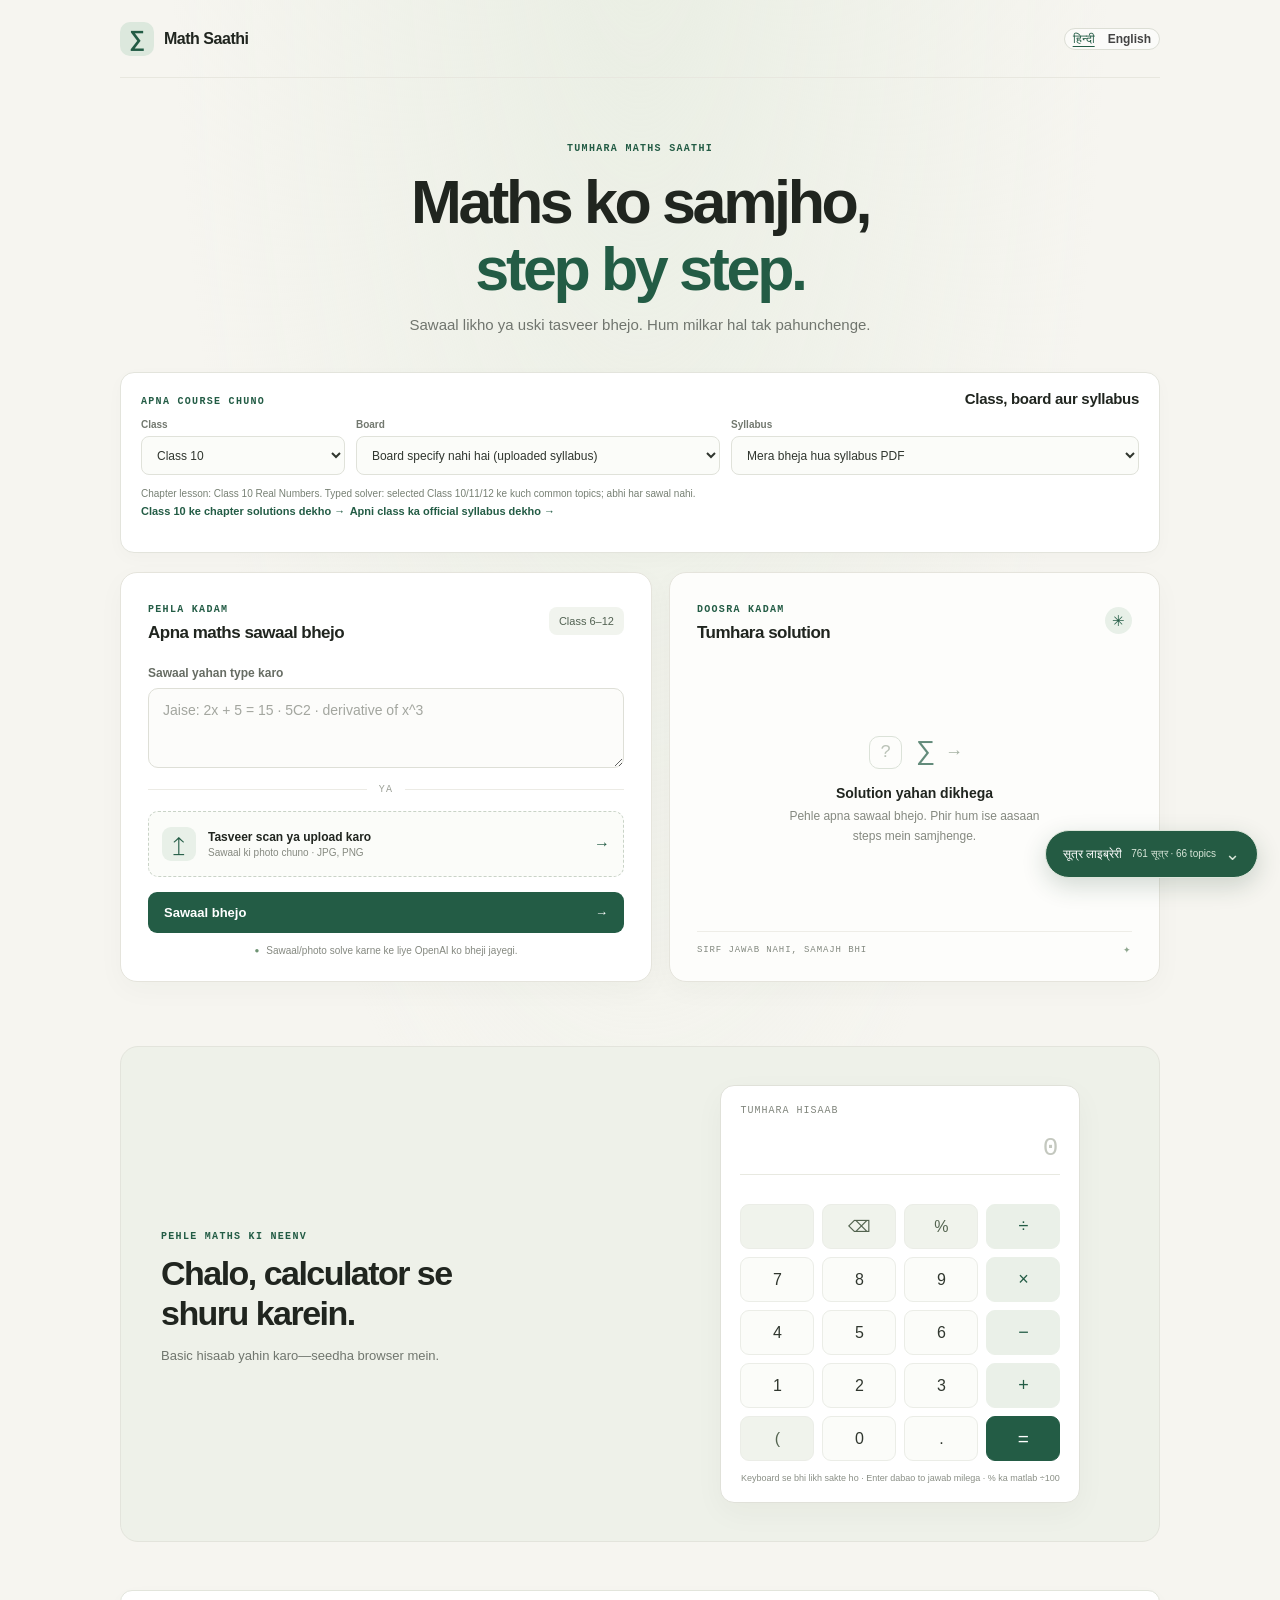
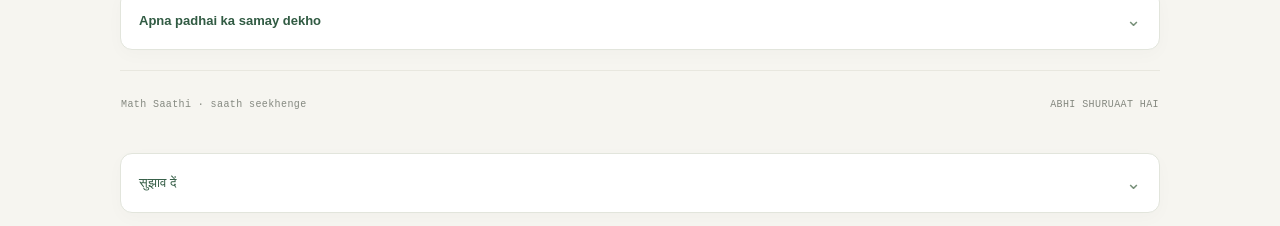
==== commit 7b437db8: "Add optional study-time tracking" ====
--- a/index.html
+++ b/index.html
@@ -6,10 +6,12 @@
   <meta charset="utf-8">
   <meta name="viewport" content="width=device-width, initial-scale=1">
   <meta name="theme-color" content="#f6f5f0">
-  <meta name="description" content="Math Saathi — maths questions ko samajhne aur solve karne ka saathi.">
+  <meta name="description" content="Math Saathi — maths questions ko samajhne aur solve karne ka saathi.">
+  <link rel="canonical" href="https://mydigitalcompanion7-collab.github.io/math-saathi/">
   <title>Math Saathi — Maths, made clear</title>
-  <link rel="stylesheet" href="styles.css?v=calc-no-keyboard-1">
-  <script src="api-config.js" defer></script>
+  <link rel="stylesheet" href="styles.css?v=study-account-1">
+  <script src="api-config.js" defer></script>
+  <script src="auth-config.js" defer></script>
   <script src="formula-data.js" defer></script>
   <script src="formula-extra-data.js" defer></script>
   <script src="features.js?v=calc-no-keyboard-1" defer></script>
@@ -135,6 +137,17 @@
 
 
 
+    <details class="feature-disclosure study-disclosure" id="study-account">
+      <summary><span data-study-copy="summary">अपना पढ़ाई का समय देखें</span></summary>
+      <section class="study-panel" aria-labelledby="study-title">
+        <div class="feature-heading"><p class="step-label" data-study-copy="eyebrow">MATH SAATHI ACCOUNT</p><h2 id="study-title" data-study-copy="title">पढ़ाई का समय आपके लिए</h2><p data-study-copy="intro">Sign in वैकल्पिक है। अनुमति देने पर सक्रिय पढ़ाई का समय गिना जाएगा।</p></div>
+        <div class="study-consent-wrap"><label class="study-consent"><input id="study-consent" type="checkbox"><span data-study-copy="consent">मैं समझता/समझती हूँ: Math Saathi मेरा Google खाता-ID और पढ़ाई के समय का रिकॉर्ड रखेगा। समय केवल इस ब्राउज़र में सक्रिय रहने पर गिना जाएगा। मेरा नाम और ईमेल owner को नहीं दिखेगा। मैं sign out कर सकता/सकती हूँ या अपना समय रिकॉर्ड मिटा सकता/सकती हूँ।</span></label></div>
+        <div class="study-actions"><button id="google-signin-placeholder" class="google-signin-placeholder" type="button" disabled data-study-copy="signinPending">Google sign-in setup pending</button><div id="google-signin" class="google-signin" aria-label="Google sign in" hidden></div><button id="study-signout" class="study-secondary" type="button" hidden data-study-copy="signout">Sign out</button></div>
+        <p id="study-status" class="study-status" role="status" aria-live="polite">Google sign-in abhi setup nahi hua hai.</p>
+        <div id="study-stats" class="study-stats" hidden><div><span data-study-copy="today">आज</span><strong id="study-today">0 min</strong></div><div><span data-study-copy="total">कुल पढ़ाई</span><strong id="study-total">0 min</strong></div><p data-study-copy="statsNote">समय तभी जुड़ता है जब पेज खुला हो और तुम सक्रिय हो। रिकॉर्ड मिटाने के लिए नीचे वाला बटन दबाएँ।</p><button id="study-delete" class="study-secondary study-delete" type="button" data-study-copy="delete">मेरा रिकॉर्ड मिटाएँ</button></div>
+        <section id="study-admin" class="study-admin" hidden aria-labelledby="study-admin-title"><h3 id="study-admin-title" data-study-copy="adminTitle">सभी users का anonymous total</h3><div class="study-admin-stats"><div><span data-study-copy="users">कुल users</span><strong id="study-users">0</strong></div><div><span data-study-copy="alltime">कुल study time</span><strong id="study-alltime">0 min</strong></div></div><p data-study-copy="adminNote">यह केवल aggregated आंकड़े हैं; किसी का नाम या ईमेल नहीं दिखता।</p></section>
+      </section>
+    </details>
     <footer><span>Math Saathi <span data-i18n="footer">· saath seekhenge</span></span><span data-i18n="footerRight">ABHI SHURUAAT HAI</span></footer>
     <details id="feedback-drawer" class="feature-disclosure">
       <summary><span data-feature-copy="navFeedback">सुझाव दें</span></summary>
@@ -153,7 +166,8 @@
         </form>
       </section>
     </details>
-  </main>
+  </main>
+  <script src="study-time.js?v=1" defer></script>
 </body>
 </html>
 
--- a/styles.css
+++ b/styles.css
@@ -62,3 +62,6 @@
 .formula-side-drawer[open]>.formula-library{overflow-y:auto;overscroll-behavior:contain;touch-action:pan-y}
 
 .rating-field{margin:0;padding:0;border:0}.rating-field legend{margin-bottom:7px;color:#626a60;font-size:11px;font-weight:650}.star-rating{display:flex;flex-direction:row-reverse;justify-content:flex-end;align-items:center;gap:3px;width:max-content}.star-rating input{position:absolute;width:1px;height:1px;opacity:0;clip-path:inset(50%)}.star-rating label{padding:1px 3px;color:#c5c9bf;font-size:30px;line-height:1;cursor:pointer;transition:color .15s,transform .15s}.star-rating label:hover{transform:scale(1.12)}.star-rating input:checked+label,.star-rating input:checked+label~input+label{color:#e8ad32}.star-rating input:focus-visible+label{outline:2px solid var(--green);outline-offset:3px;border-radius:5px}
+.study-panel{padding:24px}.study-consent-wrap{margin:20px 0 14px;padding:14px;border:1px solid #e5e8df;border-radius:10px;background:#fafbf8}.study-consent{display:flex;gap:10px;align-items:flex-start;color:#626a60;font-size:11px;line-height:1.65}.study-consent input{flex:none;margin-top:3px;accent-color:var(--green)}.study-actions{display:flex;gap:12px;align-items:center;flex-wrap:wrap}.google-signin{min-height:42px}.study-secondary{border:1px solid #dfe4db;border-radius:8px;background:#fff;color:#385d45;padding:10px 14px;font-weight:650;cursor:pointer}.study-status{min-height:20px;color:#737a70;font-size:11px;line-height:1.6}.study-stats,.study-admin{margin-top:16px;padding:16px;border:1px solid #e2e8df;border-radius:11px;background:#f8faf6}.study-stats,.study-admin-stats{display:grid;grid-template-columns:repeat(2,minmax(0,1fr));gap:12px}.study-stats>div,.study-admin-stats>div{display:grid;gap:7px}.study-stats span,.study-admin-stats span{color:#737a70;font-size:11px}.study-stats strong,.study-admin-stats strong{color:#235c45;font-size:20px}.study-stats>p,.study-admin>p{grid-column:1/-1;margin:3px 0 0;color:#7d847a;font-size:10px;line-height:1.6}.study-admin h3{margin:0 0 13px;font-size:14px}.study-panel[hidden],.study-stats[hidden],.study-admin[hidden],.study-secondary[hidden]{display:none}
+
+.google-signin-placeholder{min-height:42px;padding:0 16px;border:1px solid #dfe4db;border-radius:8px;background:#f5f6f3;color:#858c81;font:600 12px 'Segoe UI','Noto Sans Devanagari',sans-serif;cursor:not-allowed}
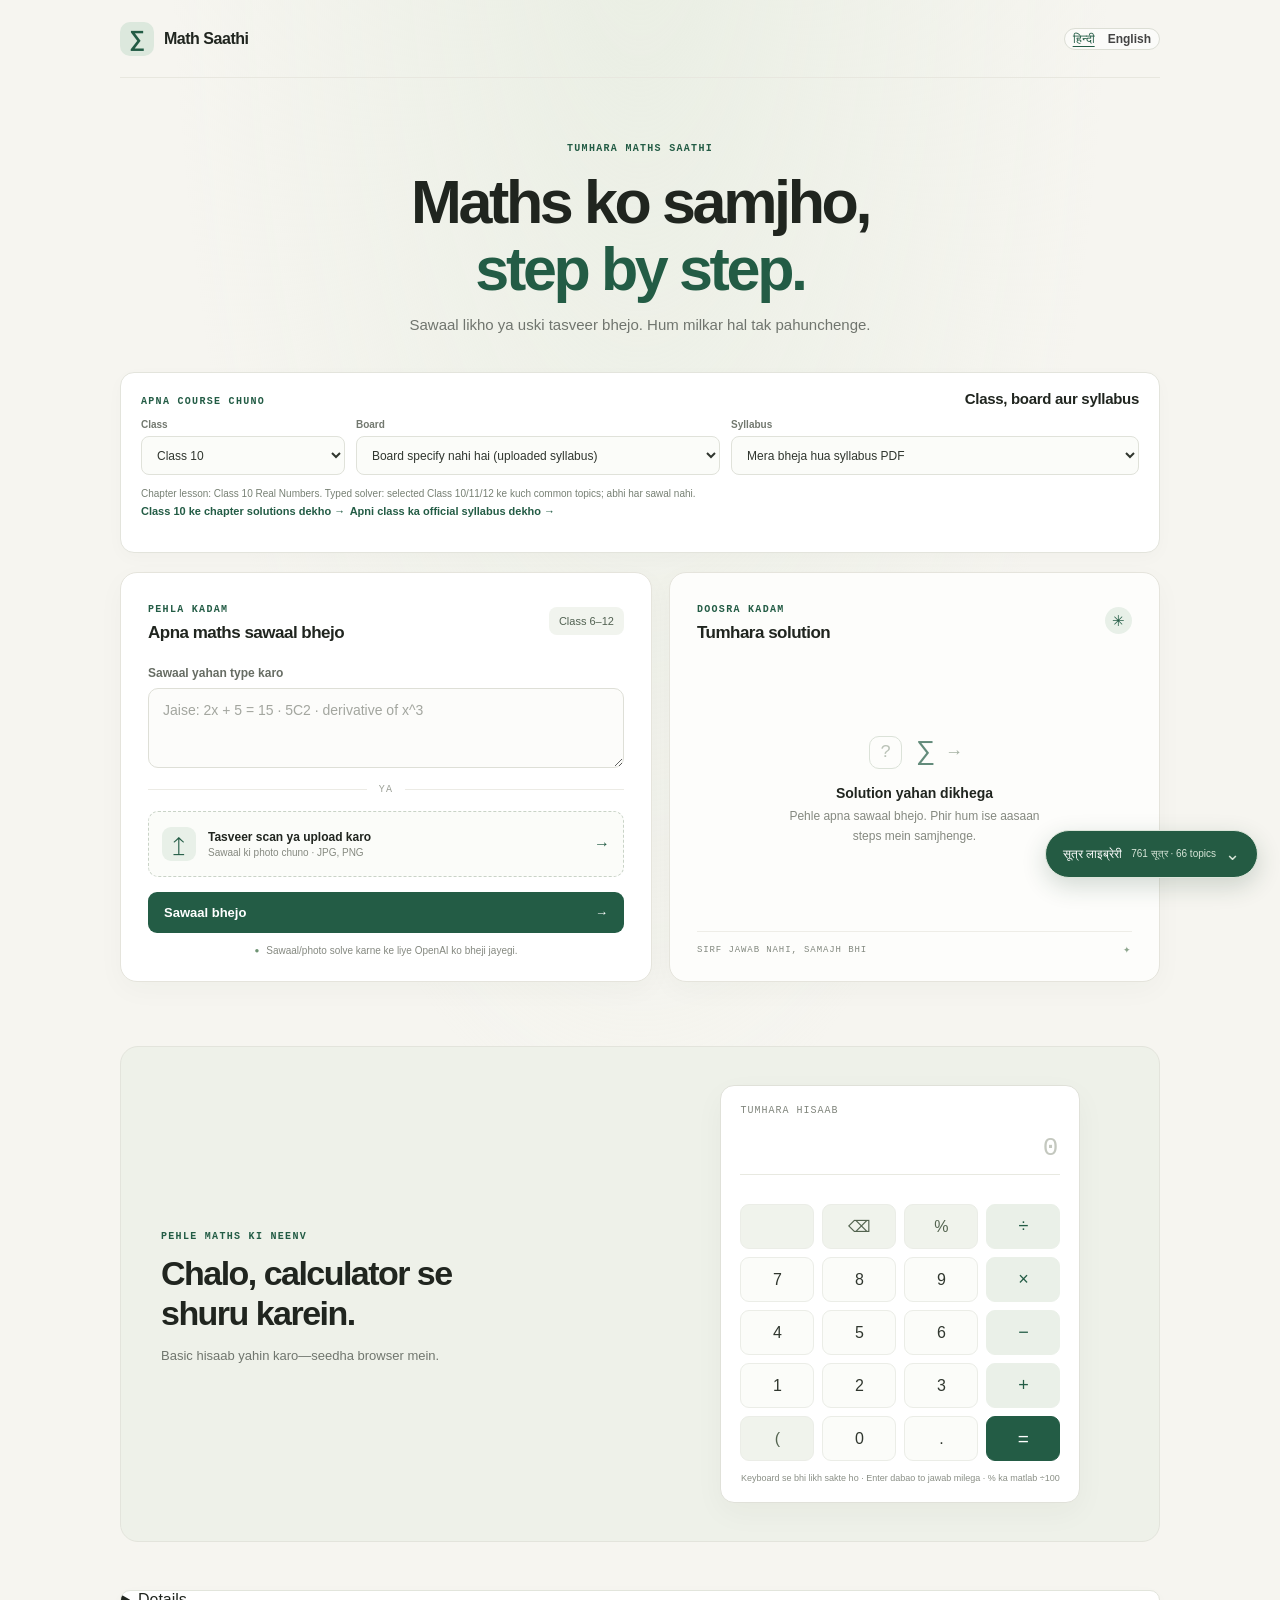
==== commit 95fab3f7: "Remove unconfigured sign-in panel" ====
--- a/index.html
+++ b/index.html
@@ -1,175 +1,165 @@
-<!doctype html>
-<!-- Built by Ayush. -->
-<html lang="hi">
+<!doctype html>
+<!-- Built by Ayush. -->
+<html lang="hi">
 <head>
-  <meta name="google-site-verification" content="ajJFyp2HOsRZU6djjffT-82gp8Sh9-EPeIeRGYCR9KM">
-  <meta charset="utf-8">
-  <meta name="viewport" content="width=device-width, initial-scale=1">
-  <meta name="theme-color" content="#f6f5f0">
+  <meta name="google-site-verification" content="ajJFyp2HOsRZU6djjffT-82gp8Sh9-EPeIeRGYCR9KM">
+  <meta charset="utf-8">
+  <meta name="viewport" content="width=device-width, initial-scale=1">
+  <meta name="theme-color" content="#f6f5f0">
   <meta name="description" content="Math Saathi — maths questions ko samajhne aur solve karne ka saathi.">
-  <link rel="canonical" href="https://mydigitalcompanion7-collab.github.io/math-saathi/">
-  <title>Math Saathi — Maths, made clear</title>
-  <link rel="stylesheet" href="styles.css?v=study-account-1">
+  <link rel="canonical" href="https://mydigitalcompanion7-collab.github.io/math-saathi/">
+  <title>Math Saathi — Maths, made clear</title>
+  <link rel="stylesheet" href="styles.css?v=study-account-1">
   <script src="api-config.js" defer></script>
-  <script src="auth-config.js" defer></script>
+  <script src="auth-config.js" defer></script>
   <script src="formula-data.js" defer></script>
   <script src="formula-extra-data.js" defer></script>
   <script src="features.js?v=calc-no-keyboard-1" defer></script>
-  <script src="app.js" defer></script>
-</head>
-<body>
-  <main class="shell">
-    <header class="topbar">
-      <a class="brand" href="#" aria-label="Math Saathi home"><span class="brand-mark">∑</span><span>Math Saathi</span></a>
-<div class="language-toggle" role="group" aria-label="Choose language">
-        <button class="language-option" type="button" data-language="hi" aria-pressed="true">हिन्दी</button>
-        <button class="language-option" type="button" data-language="en" aria-pressed="false">English</button>
-      </div>
-    </header>
-
-    <section class="hero">
-      <p class="eyebrow" data-i18n="eyebrow">TUMHARA MATHS SAATHI</p>
-      <h1 data-i18n-html="title">Maths ko samjho,<br><em>step by step.</em></h1>
-      <p class="intro" data-i18n="intro">Sawaal likho ya uski tasveer bhejo. Hum milkar hal tak pahunchenge.</p>
-    </section>
-
-    <section class="course-controls" aria-labelledby="course-heading">
-      <div class="course-heading"><p class="step-label" data-course-i18n="eyebrow">APNA COURSE CHUNO</p><h2 id="course-heading" data-course-i18n="title">Class, board aur syllabus</h2></div>
-      <div class="course-selectors">
-        <label><span data-course-i18n="classLabel">Class</span><select id="class-select" aria-label="Class"></select></label>
-        <label><span data-course-i18n="boardLabel">Board</span><select id="board-select" aria-label="Board"></select></label>
-        <label><span data-course-i18n="syllabusLabel">Syllabus</span><select id="syllabus-select" aria-label="Syllabus"></select></label>
-      </div>
+  <script src="app.js" defer></script>
+</head>
+<body>
+  <main class="shell">
+    <header class="topbar">
+      <a class="brand" href="#" aria-label="Math Saathi home"><span class="brand-mark">∑</span><span>Math Saathi</span></a>
+<div class="language-toggle" role="group" aria-label="Choose language">
+        <button class="language-option" type="button" data-language="hi" aria-pressed="true">हिन्दी</button>
+        <button class="language-option" type="button" data-language="en" aria-pressed="false">English</button>
+      </div>
+    </header>
+
+    <section class="hero">
+      <p class="eyebrow" data-i18n="eyebrow">TUMHARA MATHS SAATHI</p>
+      <h1 data-i18n-html="title">Maths ko samjho,<br><em>step by step.</em></h1>
+      <p class="intro" data-i18n="intro">Sawaal likho ya uski tasveer bhejo. Hum milkar hal tak pahunchenge.</p>
+    </section>
+
+    <section class="course-controls" aria-labelledby="course-heading">
+      <div class="course-heading"><p class="step-label" data-course-i18n="eyebrow">APNA COURSE CHUNO</p><h2 id="course-heading" data-course-i18n="title">Class, board aur syllabus</h2></div>
+      <div class="course-selectors">
+        <label><span data-course-i18n="classLabel">Class</span><select id="class-select" aria-label="Class"></select></label>
+        <label><span data-course-i18n="boardLabel">Board</span><select id="board-select" aria-label="Board"></select></label>
+        <label><span data-course-i18n="syllabusLabel">Syllabus</span><select id="syllabus-select" aria-label="Syllabus"></select></label>
+      </div>
       <p id="course-message" class="course-message" role="status"></p>
-      <a class="solutions-link" href="solutions.html" data-i18n="solutionsLink">Class 10 ke chapter solutions dekho →</a>
-      <a class="solutions-link syllabus-link" href="syllabus.html?board=cbse" data-i18n="syllabusLink">Class 10 ke official syllabus dekho →</a>
-    </section>
-
-    <details id="formula-drawer" class="feature-disclosure formula-side-drawer">
-      <summary><span data-feature-copy="navFormulas">सूत्र लाइब्रेरी</span><span id="formula-summary-count" class="disclosure-count">30 topics · 197 formulas</span></summary>
-    <section id="formulas" class="formula-library" aria-labelledby="formula-heading">
-      <div class="feature-heading">
-        <p class="step-label" data-feature-copy="formulaEyebrow">MATHS REFERENCE · CLASS 6–12</p>
-        <h2 id="formula-heading" data-feature-copy="formulaTitle">Topic ke hisaab se formula khojo</h2>
-        <p data-feature-copy="formulaIntro">Topic ya formula likho—dono languages mein search kar sakte ho. Topic kholkar uske zaroori formulas dekho.</p>
-      </div>
-      <div class="formula-controls">
-        <label class="formula-search-wrap"><span data-feature-copy="searchLabel">Topic ya formula search karo</span>
-          <input id="formula-search" type="search" autocomplete="off" data-feature-placeholder="searchPlaceholder" placeholder="Jaise: trigonometry, area, quadratic, interest…">
-        </label>
-
-      </div>
-      <p id="formula-result-count" class="formula-result-count" aria-live="polite"></p>
-      <div id="formula-topics" class="formula-topics"></div>
-    </section>
-
-    </details>
-
-    <section class="workspace" aria-label="Math question workspace">
-      <div class="question-card">
-        <div class="card-heading">
-          <div><span class="step-label" data-i18n="questionLabel">PEHLA KADAM</span><h2 data-i18n="questionTitle">Apna maths sawaal bhejo</h2></div>
-          <span class="chapter-badge" data-i18n="chapter">Class 6–12</span>
-        </div>
-
-        <label class="question-input-label" for="question" data-i18n="typeLabel">Sawaal yahan type karo</label>
-        <textarea id="question" rows="3" data-i18n-placeholder="placeholder" placeholder="Jaise: 2x + 5 = 15"></textarea>
-
-        <div class="or-divider"><span data-i18n="or">YA</span></div>
-        <label class="upload-zone" for="question-image">
-          <span class="upload-icon">↥</span>
-          <span class="upload-copy"><strong data-i18n="uploadTitle">Tasveer scan ya upload karo</strong><small data-i18n="uploadHint">Sawaal ki photo chuno · JPG, PNG</small></span>
-          <span class="upload-arrow">→</span>
-          <input id="question-image" type="file" accept="image/*" capture="environment" hidden>
-        </label>
-        <div id="image-preview" class="image-preview" hidden></div>
-
-        <button id="solve-button" class="solve-button" type="button"><span data-i18n="solve">Sawaal bhejo</span><span aria-hidden="true">→</span></button>
-        <p class="privacy-note"><span>●</span> <span data-i18n="privacy">Tumhara sawaal tumhare paas. Koi API nahi.</span></p>
-      </div>
-
-      <div class="result-card" aria-live="polite">
-        <div class="result-top"><div><span class="step-label" data-i18n="solutionLabel">DOOSRA KADAM</span><h2 data-i18n="solutionTitle">Tumhara solution</h2></div><span class="sparkle">✳</span></div>
-        <div id="solution-content" class="solution-content">
-          <div class="empty-illustration"><span>?</span><i>∑</i><b>→</b></div>
-          <p class="empty-title" data-i18n="emptyTitle">Solution yahan dikhega</p>
-          <p class="empty-copy" data-i18n="emptyCopy">Pehle apna sawaal bhejo. Phir hum ise aasaan steps mein samjhenge.</p>
-        </div>
-        <div class="result-footer"><span data-i18n="learning">SIRF JAWAB NAHI, SAMAJH BHI</span><span>✦</span></div>
-      </div>
-    </section>
-
-    <section class="calculator-section" aria-labelledby="calculator-heading">
-      <div class="calculator-intro">
-        <p class="step-label" data-i18n="calcEyebrow">PEHLE MATHS KI NEENV</p>
-        <h2 id="calculator-heading" data-i18n="calcTitle">Chalo, calculator se shuru karein.</h2>
-        <p data-i18n="calcIntro">Basic hisaab yahin karo—bina API, seedha browser mein.</p>
-      </div>
-      <div class="calculator-card">
-        <label class="calc-display-label" for="calc-display" data-i18n="calcDisplayLabel">TUMHARA HISAAB</label>
-        <input id="calc-display" class="calc-display" type="text" inputmode="none" placeholder="0" autocomplete="off" aria-label="Calculator display">
-        <p id="calc-message" class="calc-message" aria-live="polite"></p>
-        <div class="calc-keys" role="group" aria-label="Calculator keys">
-          <button type="button" class="key key-utility" data-calc="clear" data-i18n="calcClear">AC</button>
-          <button type="button" class="key key-utility" data-calc="backspace" aria-label="Backspace">⌫</button>
-          <button type="button" class="key key-utility" data-value="%">%</button>
-          <button type="button" class="key key-operator" data-value="÷">÷</button>
-          <button type="button" class="key" data-value="7">7</button>
-          <button type="button" class="key" data-value="8">8</button>
-          <button type="button" class="key" data-value="9">9</button>
-          <button type="button" class="key key-operator" data-value="×">×</button>
-          <button type="button" class="key" data-value="4">4</button>
-          <button type="button" class="key" data-value="5">5</button>
-          <button type="button" class="key" data-value="6">6</button>
-          <button type="button" class="key key-operator" data-value="−">−</button>
-          <button type="button" class="key" data-value="1">1</button>
-          <button type="button" class="key" data-value="2">2</button>
-          <button type="button" class="key" data-value="3">3</button>
-          <button type="button" class="key key-operator" data-value="+">+</button>
-          <button type="button" class="key key-utility" data-value="(">(</button>
-          <button type="button" class="key" data-value="0">0</button>
-          <button type="button" class="key" data-value=".">.</button>
-          <button type="button" class="key key-equals" data-calc="equals">=</button>
-        </div>
-        <p class="calc-footnote" data-i18n="calcFootnote">Keyboard se bhi likh sakte ho · Enter dabao to jawab milega</p>
-      </div>
-    </section>
-
-
-
-    <details class="feature-disclosure study-disclosure" id="study-account">
-      <summary><span data-study-copy="summary">अपना पढ़ाई का समय देखें</span></summary>
-      <section class="study-panel" aria-labelledby="study-title">
-        <div class="feature-heading"><p class="step-label" data-study-copy="eyebrow">MATH SAATHI ACCOUNT</p><h2 id="study-title" data-study-copy="title">पढ़ाई का समय आपके लिए</h2><p data-study-copy="intro">Sign in वैकल्पिक है। अनुमति देने पर सक्रिय पढ़ाई का समय गिना जाएगा।</p></div>
-        <div class="study-consent-wrap"><label class="study-consent"><input id="study-consent" type="checkbox"><span data-study-copy="consent">मैं समझता/समझती हूँ: Math Saathi मेरा Google खाता-ID और पढ़ाई के समय का रिकॉर्ड रखेगा। समय केवल इस ब्राउज़र में सक्रिय रहने पर गिना जाएगा। मेरा नाम और ईमेल owner को नहीं दिखेगा। मैं sign out कर सकता/सकती हूँ या अपना समय रिकॉर्ड मिटा सकता/सकती हूँ।</span></label></div>
-        <div class="study-actions"><button id="google-signin-placeholder" class="google-signin-placeholder" type="button" disabled data-study-copy="signinPending">Google sign-in setup pending</button><div id="google-signin" class="google-signin" aria-label="Google sign in" hidden></div><button id="study-signout" class="study-secondary" type="button" hidden data-study-copy="signout">Sign out</button></div>
-        <p id="study-status" class="study-status" role="status" aria-live="polite">Google sign-in abhi setup nahi hua hai.</p>
-        <div id="study-stats" class="study-stats" hidden><div><span data-study-copy="today">आज</span><strong id="study-today">0 min</strong></div><div><span data-study-copy="total">कुल पढ़ाई</span><strong id="study-total">0 min</strong></div><p data-study-copy="statsNote">समय तभी जुड़ता है जब पेज खुला हो और तुम सक्रिय हो। रिकॉर्ड मिटाने के लिए नीचे वाला बटन दबाएँ।</p><button id="study-delete" class="study-secondary study-delete" type="button" data-study-copy="delete">मेरा रिकॉर्ड मिटाएँ</button></div>
-        <section id="study-admin" class="study-admin" hidden aria-labelledby="study-admin-title"><h3 id="study-admin-title" data-study-copy="adminTitle">सभी users का anonymous total</h3><div class="study-admin-stats"><div><span data-study-copy="users">कुल users</span><strong id="study-users">0</strong></div><div><span data-study-copy="alltime">कुल study time</span><strong id="study-alltime">0 min</strong></div></div><p data-study-copy="adminNote">यह केवल aggregated आंकड़े हैं; किसी का नाम या ईमेल नहीं दिखता।</p></section>
-      </section>
+      <a class="solutions-link" href="solutions.html" data-i18n="solutionsLink">Class 10 ke chapter solutions dekho →</a>
+      <a class="solutions-link syllabus-link" href="syllabus.html?board=cbse" data-i18n="syllabusLink">Class 10 ke official syllabus dekho →</a>
+    </section>
+
+    <details id="formula-drawer" class="feature-disclosure formula-side-drawer">
+      <summary><span data-feature-copy="navFormulas">सूत्र लाइब्रेरी</span><span id="formula-summary-count" class="disclosure-count">30 topics · 197 formulas</span></summary>
+    <section id="formulas" class="formula-library" aria-labelledby="formula-heading">
+      <div class="feature-heading">
+        <p class="step-label" data-feature-copy="formulaEyebrow">MATHS REFERENCE · CLASS 6–12</p>
+        <h2 id="formula-heading" data-feature-copy="formulaTitle">Topic ke hisaab se formula khojo</h2>
+        <p data-feature-copy="formulaIntro">Topic ya formula likho—dono languages mein search kar sakte ho. Topic kholkar uske zaroori formulas dekho.</p>
+      </div>
+      <div class="formula-controls">
+        <label class="formula-search-wrap"><span data-feature-copy="searchLabel">Topic ya formula search karo</span>
+          <input id="formula-search" type="search" autocomplete="off" data-feature-placeholder="searchPlaceholder" placeholder="Jaise: trigonometry, area, quadratic, interest…">
+        </label>
+
+      </div>
+      <p id="formula-result-count" class="formula-result-count" aria-live="polite"></p>
+      <div id="formula-topics" class="formula-topics"></div>
+    </section>
+
     </details>
-    <footer><span>Math Saathi <span data-i18n="footer">· saath seekhenge</span></span><span data-i18n="footerRight">ABHI SHURUAAT HAI</span></footer>
-    <details id="feedback-drawer" class="feature-disclosure">
-      <summary><span data-feature-copy="navFeedback">सुझाव दें</span></summary>
-      <section id="feedback" class="feedback-section" aria-labelledby="feedback-heading">
-        <div class="feature-heading"><p class="step-label" data-feature-copy="feedbackEyebrow">MATH SAATHI को बेहतर बनाएँ</p><h2 id="feedback-heading" data-feature-copy="feedbackTitle">Feedback भेजें</h2><p data-feature-copy="feedbackIntro">अपना सुझाव या मिली हुई गलती लिखें। GitHub पर draft खुलेगा; भेजने से पहले आप उसे देख और submit कर सकते हैं।</p></div>
-        <form id="feedback-form" class="feedback-form">
-          <label><span data-feature-copy="feedbackType">Feedback का प्रकार</span><select id="feedback-category" name="category"><option value="suggestion" data-copy="feedbackSuggestion">सुझाव</option><option value="bug" data-copy="feedbackBug">गलती / समस्या</option><option value="other" data-copy="feedbackOther">कुछ और</option></select></label>
-          <fieldset class="rating-field"><legend data-feature-copy="feedbackRating">Rating (optional)</legend><div class="star-rating" role="radiogroup" aria-label="Math Saathi को रेट करें" dir="ltr">
-            <input type="radio" id="rating-5" name="rating" value="5" aria-label="5 सितारे"><label for="rating-5" title="5 सितारे">★</label>
-            <input type="radio" id="rating-4" name="rating" value="4" aria-label="4 सितारे"><label for="rating-4" title="4 सितारे">★</label>
-            <input type="radio" id="rating-3" name="rating" value="3" aria-label="3 सितारे"><label for="rating-3" title="3 सितारे">★</label>
-            <input type="radio" id="rating-2" name="rating" value="2" aria-label="2 सितारे"><label for="rating-2" title="2 सितारे">★</label>
-            <input type="radio" id="rating-1" name="rating" value="1" aria-label="1 सितारा"><label for="rating-1" title="1 सितारा">★</label>
-          </div></fieldset>          <label><span data-feature-copy="feedbackMessage">आपका संदेश</span><textarea name="message" rows="4" required maxlength="2000" data-feature-placeholder="feedbackPlaceholder" placeholder="क्या बेहतर किया जा सकता है?"></textarea></label>
-          <button type="submit" class="feedback-submit" data-feature-copy="feedbackSend">Feedback draft खोलें</button><p id="feedback-status" class="feedback-status" role="status"></p><p class="feedback-note" data-feature-copy="feedbackNote">यह form अपने-आप कुछ publish नहीं करता। GitHub account से आप खुद final submit करेंगे।</p>
-        </form>
-      </section>
-    </details>
+
+    <section class="workspace" aria-label="Math question workspace">
+      <div class="question-card">
+        <div class="card-heading">
+          <div><span class="step-label" data-i18n="questionLabel">PEHLA KADAM</span><h2 data-i18n="questionTitle">Apna maths sawaal bhejo</h2></div>
+          <span class="chapter-badge" data-i18n="chapter">Class 6–12</span>
+        </div>
+
+        <label class="question-input-label" for="question" data-i18n="typeLabel">Sawaal yahan type karo</label>
+        <textarea id="question" rows="3" data-i18n-placeholder="placeholder" placeholder="Jaise: 2x + 5 = 15"></textarea>
+
+        <div class="or-divider"><span data-i18n="or">YA</span></div>
+        <label class="upload-zone" for="question-image">
+          <span class="upload-icon">↥</span>
+          <span class="upload-copy"><strong data-i18n="uploadTitle">Tasveer scan ya upload karo</strong><small data-i18n="uploadHint">Sawaal ki photo chuno · JPG, PNG</small></span>
+          <span class="upload-arrow">→</span>
+          <input id="question-image" type="file" accept="image/*" capture="environment" hidden>
+        </label>
+        <div id="image-preview" class="image-preview" hidden></div>
+
+        <button id="solve-button" class="solve-button" type="button"><span data-i18n="solve">Sawaal bhejo</span><span aria-hidden="true">→</span></button>
+        <p class="privacy-note"><span>●</span> <span data-i18n="privacy">Tumhara sawaal tumhare paas. Koi API nahi.</span></p>
+      </div>
+
+      <div class="result-card" aria-live="polite">
+        <div class="result-top"><div><span class="step-label" data-i18n="solutionLabel">DOOSRA KADAM</span><h2 data-i18n="solutionTitle">Tumhara solution</h2></div><span class="sparkle">✳</span></div>
+        <div id="solution-content" class="solution-content">
+          <div class="empty-illustration"><span>?</span><i>∑</i><b>→</b></div>
+          <p class="empty-title" data-i18n="emptyTitle">Solution yahan dikhega</p>
+          <p class="empty-copy" data-i18n="emptyCopy">Pehle apna sawaal bhejo. Phir hum ise aasaan steps mein samjhenge.</p>
+        </div>
+        <div class="result-footer"><span data-i18n="learning">SIRF JAWAB NAHI, SAMAJH BHI</span><span>✦</span></div>
+      </div>
+    </section>
+
+    <section class="calculator-section" aria-labelledby="calculator-heading">
+      <div class="calculator-intro">
+        <p class="step-label" data-i18n="calcEyebrow">PEHLE MATHS KI NEENV</p>
+        <h2 id="calculator-heading" data-i18n="calcTitle">Chalo, calculator se shuru karein.</h2>
+        <p data-i18n="calcIntro">Basic hisaab yahin karo—bina API, seedha browser mein.</p>
+      </div>
+      <div class="calculator-card">
+        <label class="calc-display-label" for="calc-display" data-i18n="calcDisplayLabel">TUMHARA HISAAB</label>
+        <input id="calc-display" class="calc-display" type="text" inputmode="none" placeholder="0" autocomplete="off" aria-label="Calculator display">
+        <p id="calc-message" class="calc-message" aria-live="polite"></p>
+        <div class="calc-keys" role="group" aria-label="Calculator keys">
+          <button type="button" class="key key-utility" data-calc="clear" data-i18n="calcClear">AC</button>
+          <button type="button" class="key key-utility" data-calc="backspace" aria-label="Backspace">⌫</button>
+          <button type="button" class="key key-utility" data-value="%">%</button>
+          <button type="button" class="key key-operator" data-value="÷">÷</button>
+          <button type="button" class="key" data-value="7">7</button>
+          <button type="button" class="key" data-value="8">8</button>
+          <button type="button" class="key" data-value="9">9</button>
+          <button type="button" class="key key-operator" data-value="×">×</button>
+          <button type="button" class="key" data-value="4">4</button>
+          <button type="button" class="key" data-value="5">5</button>
+          <button type="button" class="key" data-value="6">6</button>
+          <button type="button" class="key key-operator" data-value="−">−</button>
+          <button type="button" class="key" data-value="1">1</button>
+          <button type="button" class="key" data-value="2">2</button>
+          <button type="button" class="key" data-value="3">3</button>
+          <button type="button" class="key key-operator" data-value="+">+</button>
+          <button type="button" class="key key-utility" data-value="(">(</button>
+          <button type="button" class="key" data-value="0">0</button>
+          <button type="button" class="key" data-value=".">.</button>
+          <button type="button" class="key key-equals" data-calc="equals">=</button>
+        </div>
+        <p class="calc-footnote" data-i18n="calcFootnote">Keyboard se bhi likh sakte ho · Enter dabao to jawab milega</p>
+      </div>
+    </section>
+
+
+
+    <details class="feature-disclosure study-disclosure" 
+    <footer><span>Math Saathi <span data-i18n="footer">· saath seekhenge</span></span><span data-i18n="footerRight">ABHI SHURUAAT HAI</span></footer>
+    <details id="feedback-drawer" class="feature-disclosure">
+      <summary><span data-feature-copy="navFeedback">सुझाव दें</span></summary>
+      <section id="feedback" class="feedback-section" aria-labelledby="feedback-heading">
+        <div class="feature-heading"><p class="step-label" data-feature-copy="feedbackEyebrow">MATH SAATHI को बेहतर बनाएँ</p><h2 id="feedback-heading" data-feature-copy="feedbackTitle">Feedback भेजें</h2><p data-feature-copy="feedbackIntro">अपना सुझाव या मिली हुई गलती लिखें। GitHub पर draft खुलेगा; भेजने से पहले आप उसे देख और submit कर सकते हैं।</p></div>
+        <form id="feedback-form" class="feedback-form">
+          <label><span data-feature-copy="feedbackType">Feedback का प्रकार</span><select id="feedback-category" name="category"><option value="suggestion" data-copy="feedbackSuggestion">सुझाव</option><option value="bug" data-copy="feedbackBug">गलती / समस्या</option><option value="other" data-copy="feedbackOther">कुछ और</option></select></label>
+          <fieldset class="rating-field"><legend data-feature-copy="feedbackRating">Rating (optional)</legend><div class="star-rating" role="radiogroup" aria-label="Math Saathi को रेट करें" dir="ltr">
+            <input type="radio" id="rating-5" name="rating" value="5" aria-label="5 सितारे"><label for="rating-5" title="5 सितारे">★</label>
+            <input type="radio" id="rating-4" name="rating" value="4" aria-label="4 सितारे"><label for="rating-4" title="4 सितारे">★</label>
+            <input type="radio" id="rating-3" name="rating" value="3" aria-label="3 सितारे"><label for="rating-3" title="3 सितारे">★</label>
+            <input type="radio" id="rating-2" name="rating" value="2" aria-label="2 सितारे"><label for="rating-2" title="2 सितारे">★</label>
+            <input type="radio" id="rating-1" name="rating" value="1" aria-label="1 सितारा"><label for="rating-1" title="1 सितारा">★</label>
+          </div></fieldset>          <label><span data-feature-copy="feedbackMessage">आपका संदेश</span><textarea name="message" rows="4" required maxlength="2000" data-feature-placeholder="feedbackPlaceholder" placeholder="क्या बेहतर किया जा सकता है?"></textarea></label>
+          <button type="submit" class="feedback-submit" data-feature-copy="feedbackSend">Feedback draft खोलें</button><p id="feedback-status" class="feedback-status" role="status"></p><p class="feedback-note" data-feature-copy="feedbackNote">यह form अपने-आप कुछ publish नहीं करता। GitHub account से आप खुद final submit करेंगे।</p>
+        </form>
+      </section>
+    </details>
   </main>
-  <script src="study-time.js?v=1" defer></script>
-</body>
-</html>
+  <script src="study-time.js?v=1" defer></script>
+</body>
+</html>
 
 
 
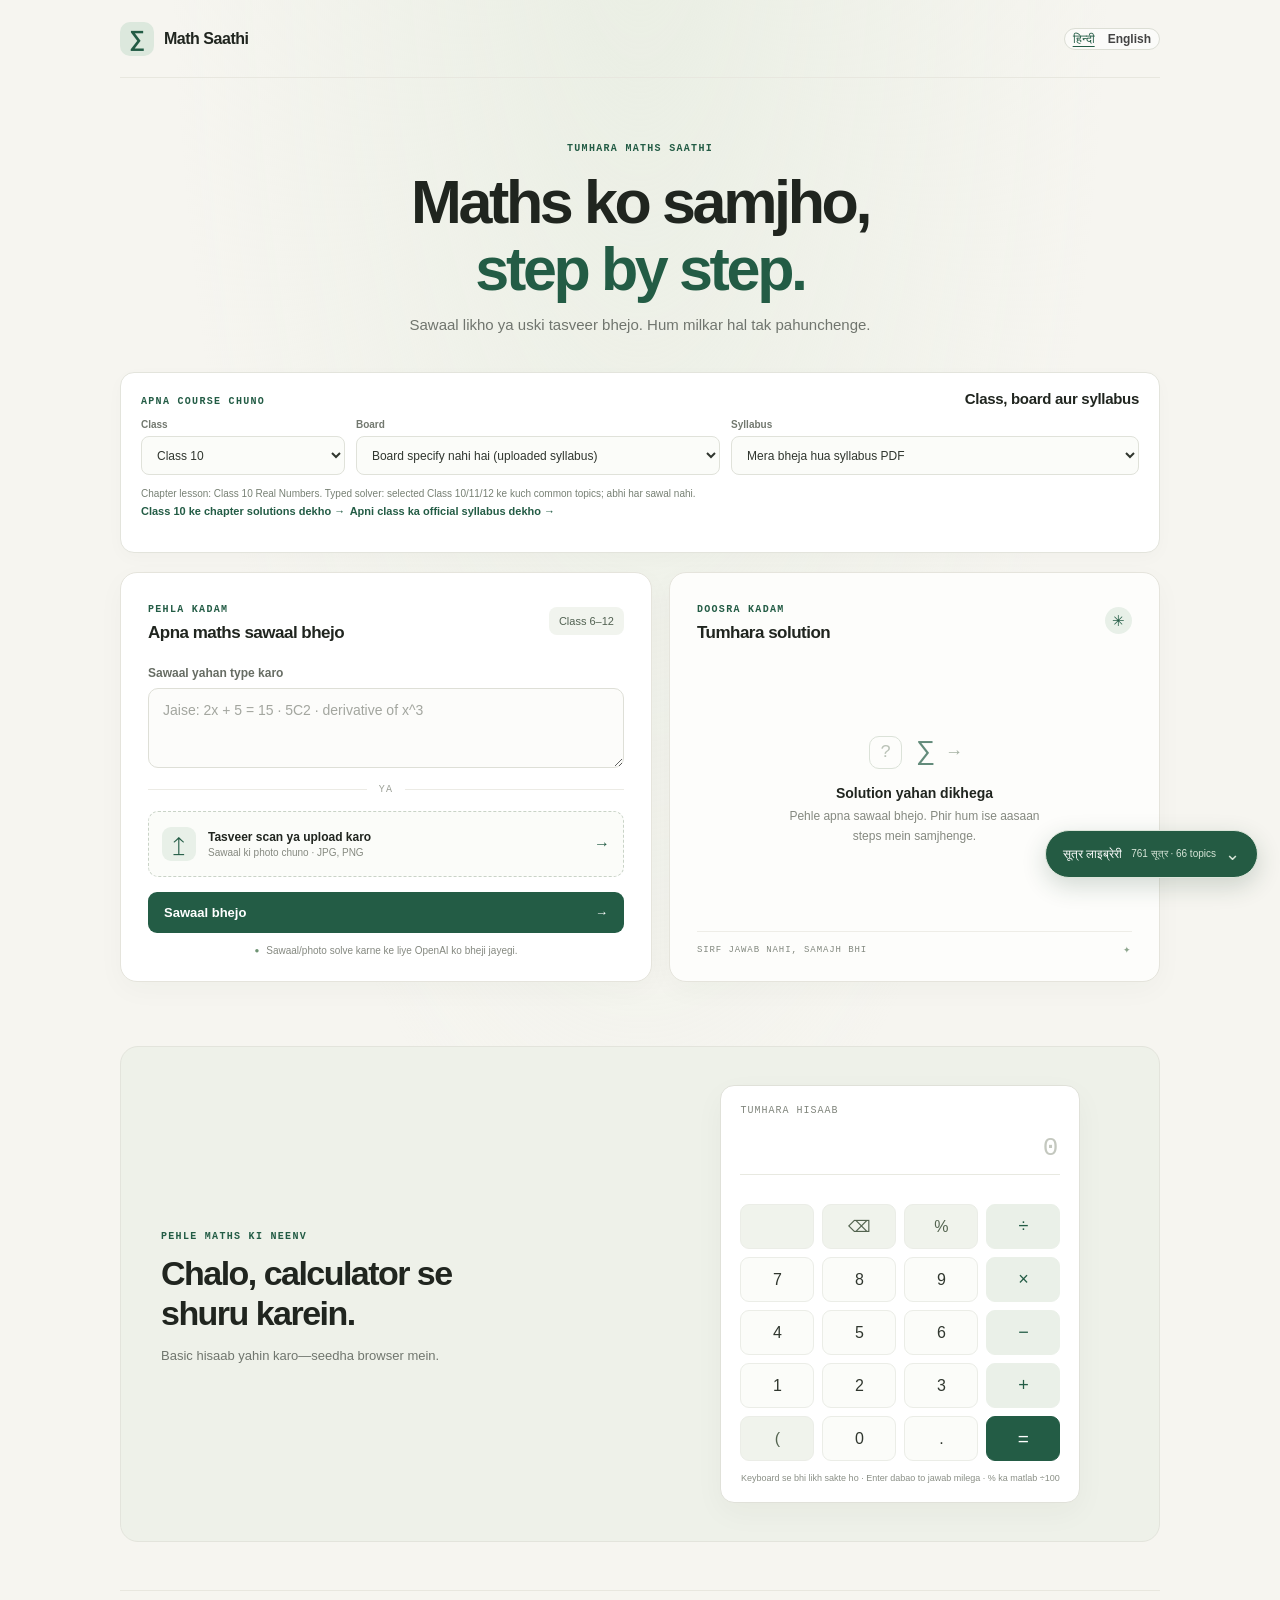
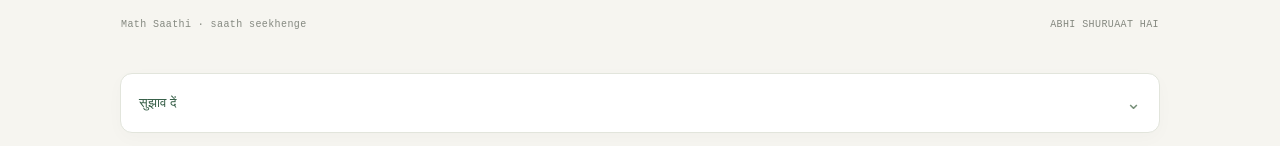
==== commit f38491b0: "Remove inactive study tracking markup" ====
--- a/index.html
+++ b/index.html
@@ -137,7 +137,7 @@
 
 
 
-    <details class="feature-disclosure study-disclosure" 
+     
     <footer><span>Math Saathi <span data-i18n="footer">· saath seekhenge</span></span><span data-i18n="footerRight">ABHI SHURUAAT HAI</span></footer>
     <details id="feedback-drawer" class="feature-disclosure">
       <summary><span data-feature-copy="navFeedback">सुझाव दें</span></summary>
@@ -157,7 +157,7 @@
       </section>
     </details>
   </main>
-  <script src="study-time.js?v=1" defer></script>
+  
 </body>
 </html>
 
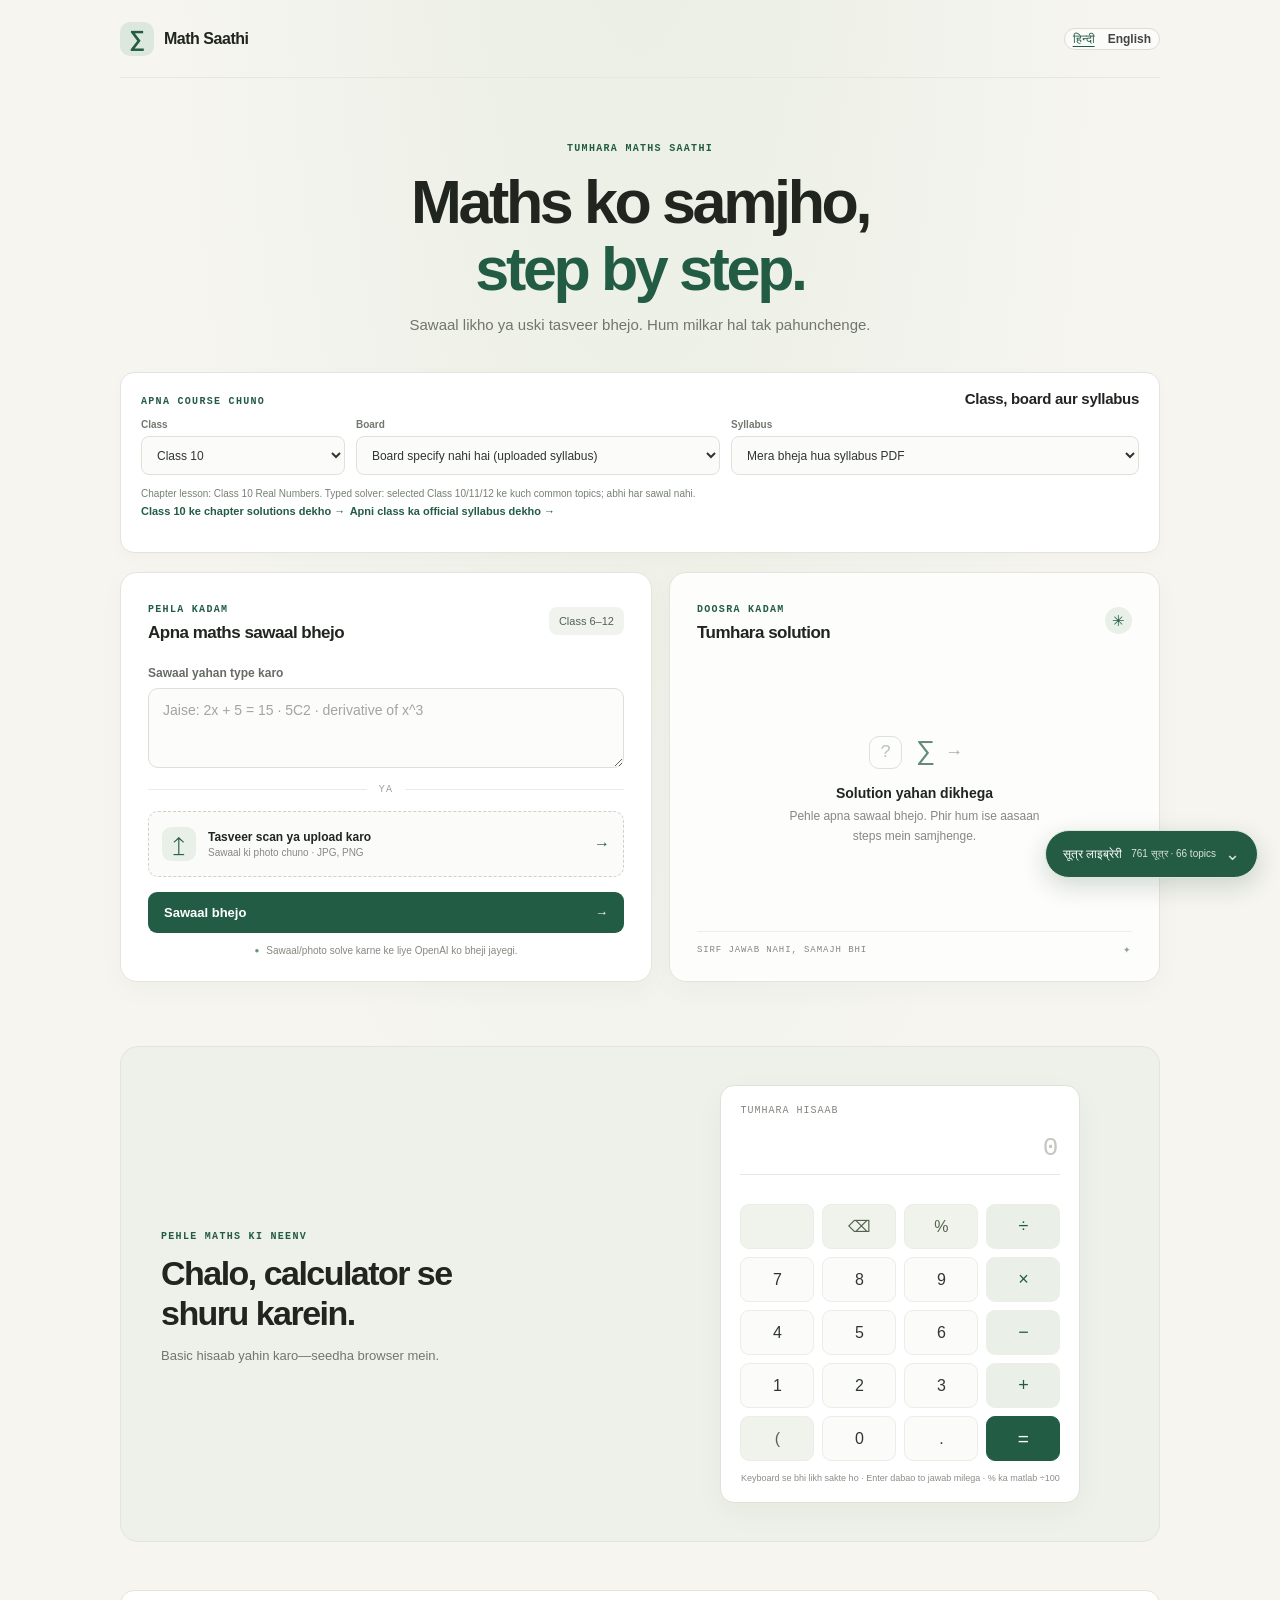
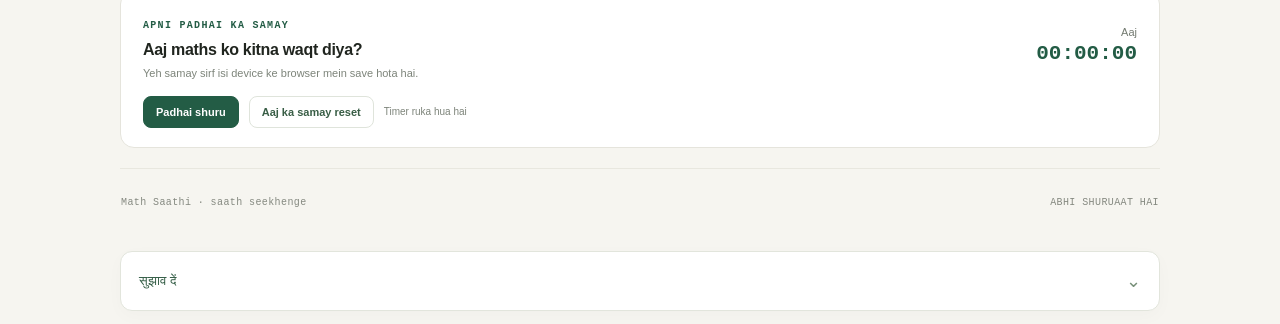
==== commit 4dec57a0: "Add free local study timer" ====
--- a/index.html
+++ b/index.html
@@ -1,165 +1,177 @@
-<!doctype html>
-<!-- Built by Ayush. -->
-<html lang="hi">
+<!doctype html>
+<!-- Built by Ayush. -->
+<html lang="hi">
 <head>
-  <meta name="google-site-verification" content="ajJFyp2HOsRZU6djjffT-82gp8Sh9-EPeIeRGYCR9KM">
-  <meta charset="utf-8">
-  <meta name="viewport" content="width=device-width, initial-scale=1">
-  <meta name="theme-color" content="#f6f5f0">
+  <meta name="google-site-verification" content="ajJFyp2HOsRZU6djjffT-82gp8Sh9-EPeIeRGYCR9KM">
+  <meta charset="utf-8">
+  <meta name="viewport" content="width=device-width, initial-scale=1">
+  <meta name="theme-color" content="#f6f5f0">
   <meta name="description" content="Math Saathi — maths questions ko samajhne aur solve karne ka saathi.">
-  <link rel="canonical" href="https://mydigitalcompanion7-collab.github.io/math-saathi/">
-  <title>Math Saathi — Maths, made clear</title>
-  <link rel="stylesheet" href="styles.css?v=study-account-1">
+  <link rel="canonical" href="https://mydigitalcompanion7-collab.github.io/math-saathi/">
+  <title>Math Saathi — Maths, made clear</title>
+  <link rel="stylesheet" href="styles.css?v=cloud-setup-paused-1">
   <script src="api-config.js" defer></script>
-  <script src="auth-config.js" defer></script>
+  <script src="auth-config.js" defer></script>
   <script src="formula-data.js" defer></script>
   <script src="formula-extra-data.js" defer></script>
   <script src="features.js?v=calc-no-keyboard-1" defer></script>
-  <script src="app.js" defer></script>
-</head>
-<body>
-  <main class="shell">
-    <header class="topbar">
-      <a class="brand" href="#" aria-label="Math Saathi home"><span class="brand-mark">∑</span><span>Math Saathi</span></a>
-<div class="language-toggle" role="group" aria-label="Choose language">
-        <button class="language-option" type="button" data-language="hi" aria-pressed="true">हिन्दी</button>
-        <button class="language-option" type="button" data-language="en" aria-pressed="false">English</button>
-      </div>
-    </header>
-
-    <section class="hero">
-      <p class="eyebrow" data-i18n="eyebrow">TUMHARA MATHS SAATHI</p>
-      <h1 data-i18n-html="title">Maths ko samjho,<br><em>step by step.</em></h1>
-      <p class="intro" data-i18n="intro">Sawaal likho ya uski tasveer bhejo. Hum milkar hal tak pahunchenge.</p>
-    </section>
-
-    <section class="course-controls" aria-labelledby="course-heading">
-      <div class="course-heading"><p class="step-label" data-course-i18n="eyebrow">APNA COURSE CHUNO</p><h2 id="course-heading" data-course-i18n="title">Class, board aur syllabus</h2></div>
-      <div class="course-selectors">
-        <label><span data-course-i18n="classLabel">Class</span><select id="class-select" aria-label="Class"></select></label>
-        <label><span data-course-i18n="boardLabel">Board</span><select id="board-select" aria-label="Board"></select></label>
-        <label><span data-course-i18n="syllabusLabel">Syllabus</span><select id="syllabus-select" aria-label="Syllabus"></select></label>
-      </div>
+  <script src="app.js?v=cloud-setup-paused-1" defer></script>
+</head>
+<body>
+  <main class="shell">
+    <header class="topbar">
+      <a class="brand" href="#" aria-label="Math Saathi home"><span class="brand-mark">∑</span><span>Math Saathi</span></a>
+<div class="language-toggle" role="group" aria-label="Choose language">
+        <button class="language-option" type="button" data-language="hi" aria-pressed="true">हिन्दी</button>
+        <button class="language-option" type="button" data-language="en" aria-pressed="false">English</button>
+      </div>
+    </header>
+
+    <section class="hero">
+      <p class="eyebrow" data-i18n="eyebrow">TUMHARA MATHS SAATHI</p>
+      <h1 data-i18n-html="title">Maths ko samjho,<br><em>step by step.</em></h1>
+      <p class="intro" data-i18n="intro">Sawaal likho ya uski tasveer bhejo. Hum milkar hal tak pahunchenge.</p>
+    </section>
+
+    <section class="course-controls" aria-labelledby="course-heading">
+      <div class="course-heading"><p class="step-label" data-course-i18n="eyebrow">APNA COURSE CHUNO</p><h2 id="course-heading" data-course-i18n="title">Class, board aur syllabus</h2></div>
+      <div class="course-selectors">
+        <label><span data-course-i18n="classLabel">Class</span><select id="class-select" aria-label="Class"></select></label>
+        <label><span data-course-i18n="boardLabel">Board</span><select id="board-select" aria-label="Board"></select></label>
+        <label><span data-course-i18n="syllabusLabel">Syllabus</span><select id="syllabus-select" aria-label="Syllabus"></select></label>
+      </div>
       <p id="course-message" class="course-message" role="status"></p>
-      <a class="solutions-link" href="solutions.html" data-i18n="solutionsLink">Class 10 ke chapter solutions dekho →</a>
-      <a class="solutions-link syllabus-link" href="syllabus.html?board=cbse" data-i18n="syllabusLink">Class 10 ke official syllabus dekho →</a>
-    </section>
-
-    <details id="formula-drawer" class="feature-disclosure formula-side-drawer">
-      <summary><span data-feature-copy="navFormulas">सूत्र लाइब्रेरी</span><span id="formula-summary-count" class="disclosure-count">30 topics · 197 formulas</span></summary>
-    <section id="formulas" class="formula-library" aria-labelledby="formula-heading">
-      <div class="feature-heading">
-        <p class="step-label" data-feature-copy="formulaEyebrow">MATHS REFERENCE · CLASS 6–12</p>
-        <h2 id="formula-heading" data-feature-copy="formulaTitle">Topic ke hisaab se formula khojo</h2>
-        <p data-feature-copy="formulaIntro">Topic ya formula likho—dono languages mein search kar sakte ho. Topic kholkar uske zaroori formulas dekho.</p>
-      </div>
-      <div class="formula-controls">
-        <label class="formula-search-wrap"><span data-feature-copy="searchLabel">Topic ya formula search karo</span>
-          <input id="formula-search" type="search" autocomplete="off" data-feature-placeholder="searchPlaceholder" placeholder="Jaise: trigonometry, area, quadratic, interest…">
-        </label>
-
-      </div>
-      <p id="formula-result-count" class="formula-result-count" aria-live="polite"></p>
-      <div id="formula-topics" class="formula-topics"></div>
-    </section>
-
-    </details>
-
-    <section class="workspace" aria-label="Math question workspace">
-      <div class="question-card">
-        <div class="card-heading">
-          <div><span class="step-label" data-i18n="questionLabel">PEHLA KADAM</span><h2 data-i18n="questionTitle">Apna maths sawaal bhejo</h2></div>
-          <span class="chapter-badge" data-i18n="chapter">Class 6–12</span>
-        </div>
-
-        <label class="question-input-label" for="question" data-i18n="typeLabel">Sawaal yahan type karo</label>
-        <textarea id="question" rows="3" data-i18n-placeholder="placeholder" placeholder="Jaise: 2x + 5 = 15"></textarea>
-
-        <div class="or-divider"><span data-i18n="or">YA</span></div>
-        <label class="upload-zone" for="question-image">
-          <span class="upload-icon">↥</span>
-          <span class="upload-copy"><strong data-i18n="uploadTitle">Tasveer scan ya upload karo</strong><small data-i18n="uploadHint">Sawaal ki photo chuno · JPG, PNG</small></span>
-          <span class="upload-arrow">→</span>
-          <input id="question-image" type="file" accept="image/*" capture="environment" hidden>
-        </label>
-        <div id="image-preview" class="image-preview" hidden></div>
-
-        <button id="solve-button" class="solve-button" type="button"><span data-i18n="solve">Sawaal bhejo</span><span aria-hidden="true">→</span></button>
-        <p class="privacy-note"><span>●</span> <span data-i18n="privacy">Tumhara sawaal tumhare paas. Koi API nahi.</span></p>
-      </div>
-
-      <div class="result-card" aria-live="polite">
-        <div class="result-top"><div><span class="step-label" data-i18n="solutionLabel">DOOSRA KADAM</span><h2 data-i18n="solutionTitle">Tumhara solution</h2></div><span class="sparkle">✳</span></div>
-        <div id="solution-content" class="solution-content">
-          <div class="empty-illustration"><span>?</span><i>∑</i><b>→</b></div>
-          <p class="empty-title" data-i18n="emptyTitle">Solution yahan dikhega</p>
-          <p class="empty-copy" data-i18n="emptyCopy">Pehle apna sawaal bhejo. Phir hum ise aasaan steps mein samjhenge.</p>
-        </div>
-        <div class="result-footer"><span data-i18n="learning">SIRF JAWAB NAHI, SAMAJH BHI</span><span>✦</span></div>
-      </div>
-    </section>
-
-    <section class="calculator-section" aria-labelledby="calculator-heading">
-      <div class="calculator-intro">
-        <p class="step-label" data-i18n="calcEyebrow">PEHLE MATHS KI NEENV</p>
-        <h2 id="calculator-heading" data-i18n="calcTitle">Chalo, calculator se shuru karein.</h2>
-        <p data-i18n="calcIntro">Basic hisaab yahin karo—bina API, seedha browser mein.</p>
-      </div>
-      <div class="calculator-card">
-        <label class="calc-display-label" for="calc-display" data-i18n="calcDisplayLabel">TUMHARA HISAAB</label>
-        <input id="calc-display" class="calc-display" type="text" inputmode="none" placeholder="0" autocomplete="off" aria-label="Calculator display">
-        <p id="calc-message" class="calc-message" aria-live="polite"></p>
-        <div class="calc-keys" role="group" aria-label="Calculator keys">
-          <button type="button" class="key key-utility" data-calc="clear" data-i18n="calcClear">AC</button>
-          <button type="button" class="key key-utility" data-calc="backspace" aria-label="Backspace">⌫</button>
-          <button type="button" class="key key-utility" data-value="%">%</button>
-          <button type="button" class="key key-operator" data-value="÷">÷</button>
-          <button type="button" class="key" data-value="7">7</button>
-          <button type="button" class="key" data-value="8">8</button>
-          <button type="button" class="key" data-value="9">9</button>
-          <button type="button" class="key key-operator" data-value="×">×</button>
-          <button type="button" class="key" data-value="4">4</button>
-          <button type="button" class="key" data-value="5">5</button>
-          <button type="button" class="key" data-value="6">6</button>
-          <button type="button" class="key key-operator" data-value="−">−</button>
-          <button type="button" class="key" data-value="1">1</button>
-          <button type="button" class="key" data-value="2">2</button>
-          <button type="button" class="key" data-value="3">3</button>
-          <button type="button" class="key key-operator" data-value="+">+</button>
-          <button type="button" class="key key-utility" data-value="(">(</button>
-          <button type="button" class="key" data-value="0">0</button>
-          <button type="button" class="key" data-value=".">.</button>
-          <button type="button" class="key key-equals" data-calc="equals">=</button>
-        </div>
-        <p class="calc-footnote" data-i18n="calcFootnote">Keyboard se bhi likh sakte ho · Enter dabao to jawab milega</p>
-      </div>
-    </section>
-
-
-
-     
-    <footer><span>Math Saathi <span data-i18n="footer">· saath seekhenge</span></span><span data-i18n="footerRight">ABHI SHURUAAT HAI</span></footer>
-    <details id="feedback-drawer" class="feature-disclosure">
-      <summary><span data-feature-copy="navFeedback">सुझाव दें</span></summary>
-      <section id="feedback" class="feedback-section" aria-labelledby="feedback-heading">
-        <div class="feature-heading"><p class="step-label" data-feature-copy="feedbackEyebrow">MATH SAATHI को बेहतर बनाएँ</p><h2 id="feedback-heading" data-feature-copy="feedbackTitle">Feedback भेजें</h2><p data-feature-copy="feedbackIntro">अपना सुझाव या मिली हुई गलती लिखें। GitHub पर draft खुलेगा; भेजने से पहले आप उसे देख और submit कर सकते हैं।</p></div>
-        <form id="feedback-form" class="feedback-form">
-          <label><span data-feature-copy="feedbackType">Feedback का प्रकार</span><select id="feedback-category" name="category"><option value="suggestion" data-copy="feedbackSuggestion">सुझाव</option><option value="bug" data-copy="feedbackBug">गलती / समस्या</option><option value="other" data-copy="feedbackOther">कुछ और</option></select></label>
-          <fieldset class="rating-field"><legend data-feature-copy="feedbackRating">Rating (optional)</legend><div class="star-rating" role="radiogroup" aria-label="Math Saathi को रेट करें" dir="ltr">
-            <input type="radio" id="rating-5" name="rating" value="5" aria-label="5 सितारे"><label for="rating-5" title="5 सितारे">★</label>
-            <input type="radio" id="rating-4" name="rating" value="4" aria-label="4 सितारे"><label for="rating-4" title="4 सितारे">★</label>
-            <input type="radio" id="rating-3" name="rating" value="3" aria-label="3 सितारे"><label for="rating-3" title="3 सितारे">★</label>
-            <input type="radio" id="rating-2" name="rating" value="2" aria-label="2 सितारे"><label for="rating-2" title="2 सितारे">★</label>
-            <input type="radio" id="rating-1" name="rating" value="1" aria-label="1 सितारा"><label for="rating-1" title="1 सितारा">★</label>
-          </div></fieldset>          <label><span data-feature-copy="feedbackMessage">आपका संदेश</span><textarea name="message" rows="4" required maxlength="2000" data-feature-placeholder="feedbackPlaceholder" placeholder="क्या बेहतर किया जा सकता है?"></textarea></label>
-          <button type="submit" class="feedback-submit" data-feature-copy="feedbackSend">Feedback draft खोलें</button><p id="feedback-status" class="feedback-status" role="status"></p><p class="feedback-note" data-feature-copy="feedbackNote">यह form अपने-आप कुछ publish नहीं करता। GitHub account से आप खुद final submit करेंगे।</p>
-        </form>
-      </section>
-    </details>
+      <a class="solutions-link" href="solutions.html" data-i18n="solutionsLink">Class 10 ke chapter solutions dekho →</a>
+      <a class="solutions-link syllabus-link" href="syllabus.html?board=cbse" data-i18n="syllabusLink">Class 10 ke official syllabus dekho →</a>
+    </section>
+
+    <details id="formula-drawer" class="feature-disclosure formula-side-drawer">
+      <summary><span data-feature-copy="navFormulas">सूत्र लाइब्रेरी</span><span id="formula-summary-count" class="disclosure-count">30 topics · 197 formulas</span></summary>
+    <section id="formulas" class="formula-library" aria-labelledby="formula-heading">
+      <div class="feature-heading">
+        <p class="step-label" data-feature-copy="formulaEyebrow">MATHS REFERENCE · CLASS 6–12</p>
+        <h2 id="formula-heading" data-feature-copy="formulaTitle">Topic ke hisaab se formula khojo</h2>
+        <p data-feature-copy="formulaIntro">Topic ya formula likho—dono languages mein search kar sakte ho. Topic kholkar uske zaroori formulas dekho.</p>
+      </div>
+      <div class="formula-controls">
+        <label class="formula-search-wrap"><span data-feature-copy="searchLabel">Topic ya formula search karo</span>
+          <input id="formula-search" type="search" autocomplete="off" data-feature-placeholder="searchPlaceholder" placeholder="Jaise: trigonometry, area, quadratic, interest…">
+        </label>
+
+      </div>
+      <p id="formula-result-count" class="formula-result-count" aria-live="polite"></p>
+      <div id="formula-topics" class="formula-topics"></div>
+    </section>
+
+    </details>
+
+    <section class="workspace" aria-label="Math question workspace">
+      <div class="question-card">
+        <div class="card-heading">
+          <div><span class="step-label" data-i18n="questionLabel">PEHLA KADAM</span><h2 data-i18n="questionTitle">Apna maths sawaal bhejo</h2></div>
+          <span class="chapter-badge" data-i18n="chapter">Class 6–12</span>
+        </div>
+
+        <label class="question-input-label" for="question" data-i18n="typeLabel">Sawaal yahan type karo</label>
+        <textarea id="question" rows="3" data-i18n-placeholder="placeholder" placeholder="Jaise: 2x + 5 = 15"></textarea>
+
+        <div class="or-divider"><span data-i18n="or">YA</span></div>
+        <label class="upload-zone" for="question-image">
+          <span class="upload-icon">↥</span>
+          <span class="upload-copy"><strong data-i18n="uploadTitle">Tasveer scan ya upload karo</strong><small data-i18n="uploadHint">Sawaal ki photo chuno · JPG, PNG</small></span>
+          <span class="upload-arrow">→</span>
+          <input id="question-image" type="file" accept="image/*" capture="environment" hidden>
+        </label>
+        <div id="image-preview" class="image-preview" hidden></div>
+
+        <button id="solve-button" class="solve-button" type="button"><span data-i18n="solve">Sawaal bhejo</span><span aria-hidden="true">→</span></button>
+        <p class="privacy-note"><span>●</span> <span data-i18n="privacy">Tumhara sawaal tumhare paas. Koi API nahi.</span></p>
+      </div>
+
+      <div class="result-card" aria-live="polite">
+        <div class="result-top"><div><span class="step-label" data-i18n="solutionLabel">DOOSRA KADAM</span><h2 data-i18n="solutionTitle">Tumhara solution</h2></div><span class="sparkle">✳</span></div>
+        <div id="solution-content" class="solution-content">
+          <div class="empty-illustration"><span>?</span><i>∑</i><b>→</b></div>
+          <p class="empty-title" data-i18n="emptyTitle">Solution yahan dikhega</p>
+          <p class="empty-copy" data-i18n="emptyCopy">Pehle apna sawaal bhejo. Phir hum ise aasaan steps mein samjhenge.</p>
+        </div>
+        <div class="result-footer"><span data-i18n="learning">SIRF JAWAB NAHI, SAMAJH BHI</span><span>✦</span></div>
+      </div>
+    </section>
+
+    <section class="calculator-section" aria-labelledby="calculator-heading">
+      <div class="calculator-intro">
+        <p class="step-label" data-i18n="calcEyebrow">PEHLE MATHS KI NEENV</p>
+        <h2 id="calculator-heading" data-i18n="calcTitle">Chalo, calculator se shuru karein.</h2>
+        <p data-i18n="calcIntro">Basic hisaab yahin karo—bina API, seedha browser mein.</p>
+      </div>
+      <div class="calculator-card">
+        <label class="calc-display-label" for="calc-display" data-i18n="calcDisplayLabel">TUMHARA HISAAB</label>
+        <input id="calc-display" class="calc-display" type="text" inputmode="none" placeholder="0" autocomplete="off" aria-label="Calculator display">
+        <p id="calc-message" class="calc-message" aria-live="polite"></p>
+        <div class="calc-keys" role="group" aria-label="Calculator keys">
+          <button type="button" class="key key-utility" data-calc="clear" data-i18n="calcClear">AC</button>
+          <button type="button" class="key key-utility" data-calc="backspace" aria-label="Backspace">⌫</button>
+          <button type="button" class="key key-utility" data-value="%">%</button>
+          <button type="button" class="key key-operator" data-value="÷">÷</button>
+          <button type="button" class="key" data-value="7">7</button>
+          <button type="button" class="key" data-value="8">8</button>
+          <button type="button" class="key" data-value="9">9</button>
+          <button type="button" class="key key-operator" data-value="×">×</button>
+          <button type="button" class="key" data-value="4">4</button>
+          <button type="button" class="key" data-value="5">5</button>
+          <button type="button" class="key" data-value="6">6</button>
+          <button type="button" class="key key-operator" data-value="−">−</button>
+          <button type="button" class="key" data-value="1">1</button>
+          <button type="button" class="key" data-value="2">2</button>
+          <button type="button" class="key" data-value="3">3</button>
+          <button type="button" class="key key-operator" data-value="+">+</button>
+          <button type="button" class="key key-utility" data-value="(">(</button>
+          <button type="button" class="key" data-value="0">0</button>
+          <button type="button" class="key" data-value=".">.</button>
+          <button type="button" class="key key-equals" data-calc="equals">=</button>
+        </div>
+        <p class="calc-footnote" data-i18n="calcFootnote">Keyboard se bhi likh sakte ho · Enter dabao to jawab milega</p>
+      </div>
+    </section>
+
+
+
+    <section class="study-timer" aria-labelledby="study-timer-heading" data-study-timer>
+      <div>
+        <p class="step-label" data-study-copy="eyebrow">APNI PADHAI KA SAMAY</p>
+        <h2 id="study-timer-heading" data-study-copy="title">Aaj maths ko kitna waqt diya?</h2>
+        <p class="study-timer-note" data-study-copy="note">Yeh samay sirf isi device ke browser mein save hota hai.</p>
+      </div>
+      <div class="study-timer-readout" role="timer" aria-live="off"><span data-study-copy="today">Aaj</span><strong id="study-today-time">00:00:00</strong></div>
+      <div class="study-timer-actions">
+        <button id="study-start" type="button" class="study-start" data-study-copy="start">Padhai shuru</button>
+        <button id="study-reset" type="button" class="study-reset" data-study-copy="reset">Aaj ka samay reset</button>
+        <span id="study-timer-status" class="study-timer-status" role="status" data-study-copy="paused">Timer ruka hua hai</span>
+      </div>
+    </section>
+    <footer><span>Math Saathi <span data-i18n="footer">· saath seekhenge</span></span><span data-i18n="footerRight">ABHI SHURUAAT HAI</span></footer>
+    <details id="feedback-drawer" class="feature-disclosure">
+      <summary><span data-feature-copy="navFeedback">सुझाव दें</span></summary>
+      <section id="feedback" class="feedback-section" aria-labelledby="feedback-heading">
+        <div class="feature-heading"><p class="step-label" data-feature-copy="feedbackEyebrow">MATH SAATHI को बेहतर बनाएँ</p><h2 id="feedback-heading" data-feature-copy="feedbackTitle">Feedback भेजें</h2><p data-feature-copy="feedbackIntro">अपना सुझाव या मिली हुई गलती लिखें। GitHub पर draft खुलेगा; भेजने से पहले आप उसे देख और submit कर सकते हैं।</p></div>
+        <form id="feedback-form" class="feedback-form">
+          <label><span data-feature-copy="feedbackType">Feedback का प्रकार</span><select id="feedback-category" name="category"><option value="suggestion" data-copy="feedbackSuggestion">सुझाव</option><option value="bug" data-copy="feedbackBug">गलती / समस्या</option><option value="other" data-copy="feedbackOther">कुछ और</option></select></label>
+          <fieldset class="rating-field"><legend data-feature-copy="feedbackRating">Rating (optional)</legend><div class="star-rating" role="radiogroup" aria-label="Math Saathi को रेट करें" dir="ltr">
+            <input type="radio" id="rating-5" name="rating" value="5" aria-label="5 सितारे"><label for="rating-5" title="5 सितारे">★</label>
+            <input type="radio" id="rating-4" name="rating" value="4" aria-label="4 सितारे"><label for="rating-4" title="4 सितारे">★</label>
+            <input type="radio" id="rating-3" name="rating" value="3" aria-label="3 सितारे"><label for="rating-3" title="3 सितारे">★</label>
+            <input type="radio" id="rating-2" name="rating" value="2" aria-label="2 सितारे"><label for="rating-2" title="2 सितारे">★</label>
+            <input type="radio" id="rating-1" name="rating" value="1" aria-label="1 सितारा"><label for="rating-1" title="1 सितारा">★</label>
+          </div></fieldset>          <label><span data-feature-copy="feedbackMessage">आपका संदेश</span><textarea name="message" rows="4" required maxlength="2000" data-feature-placeholder="feedbackPlaceholder" placeholder="क्या बेहतर किया जा सकता है?"></textarea></label>
+          <button type="submit" class="feedback-submit" data-feature-copy="feedbackSend">Feedback draft खोलें</button><p id="feedback-status" class="feedback-status" role="status"></p><p class="feedback-note" data-feature-copy="feedbackNote">यह form अपने-आप कुछ publish नहीं करता। GitHub account से आप खुद final submit करेंगे।</p>
+        </form>
+      </section>
+    </details>
   </main>
-  
-</body>
-</html>
+  <script src="study-timer-local.js?v=1" defer></script>
+</body>
+</html>
 
 
 
--- a/styles.css
+++ b/styles.css
@@ -65,3 +65,6 @@
 .study-panel{padding:24px}.study-consent-wrap{margin:20px 0 14px;padding:14px;border:1px solid #e5e8df;border-radius:10px;background:#fafbf8}.study-consent{display:flex;gap:10px;align-items:flex-start;color:#626a60;font-size:11px;line-height:1.65}.study-consent input{flex:none;margin-top:3px;accent-color:var(--green)}.study-actions{display:flex;gap:12px;align-items:center;flex-wrap:wrap}.google-signin{min-height:42px}.study-secondary{border:1px solid #dfe4db;border-radius:8px;background:#fff;color:#385d45;padding:10px 14px;font-weight:650;cursor:pointer}.study-status{min-height:20px;color:#737a70;font-size:11px;line-height:1.6}.study-stats,.study-admin{margin-top:16px;padding:16px;border:1px solid #e2e8df;border-radius:11px;background:#f8faf6}.study-stats,.study-admin-stats{display:grid;grid-template-columns:repeat(2,minmax(0,1fr));gap:12px}.study-stats>div,.study-admin-stats>div{display:grid;gap:7px}.study-stats span,.study-admin-stats span{color:#737a70;font-size:11px}.study-stats strong,.study-admin-stats strong{color:#235c45;font-size:20px}.study-stats>p,.study-admin>p{grid-column:1/-1;margin:3px 0 0;color:#7d847a;font-size:10px;line-height:1.6}.study-admin h3{margin:0 0 13px;font-size:14px}.study-panel[hidden],.study-stats[hidden],.study-admin[hidden],.study-secondary[hidden]{display:none}
 
 .google-signin-placeholder{min-height:42px;padding:0 16px;border:1px solid #dfe4db;border-radius:8px;background:#f5f6f3;color:#858c81;font:600 12px 'Segoe UI','Noto Sans Devanagari',sans-serif;cursor:not-allowed}
+
+.study-timer{display:grid;grid-template-columns:minmax(0,1fr) auto;gap:14px 20px;align-items:center;margin:24px 0 0;padding:19px 22px;border:1px solid var(--line);border-radius:14px;background:#fff}.study-timer h2{margin:6px 0;font-size:16px;letter-spacing:-.02em}.study-timer-note{margin:0;color:#7d847a;font-size:11px;line-height:1.5}.study-timer-readout{display:grid;gap:4px;text-align:right;color:#737a70;font-size:11px}.study-timer-readout strong{color:var(--green);font:650 21px Consolas,monospace;font-variant-numeric:tabular-nums}.study-timer-actions{grid-column:1/-1;display:flex;align-items:center;gap:10px;flex-wrap:wrap}.study-start,.study-reset{border:1px solid #dfe4db;border-radius:8px;background:#fff;color:#385d45;padding:9px 12px;font:600 11px 'Segoe UI','Noto Sans Devanagari',sans-serif;cursor:pointer}.study-start{background:var(--green);color:#fff;border-color:var(--green)}.study-timer-status{color:#7d847a;font-size:10px}.study-timer[hidden]{display:none}
+@media(max-width:480px){.study-timer{padding:16px;grid-template-columns:1fr auto}.study-timer h2{font-size:14px}.study-timer-readout strong{font-size:18px}.study-timer-actions{gap:8px}}
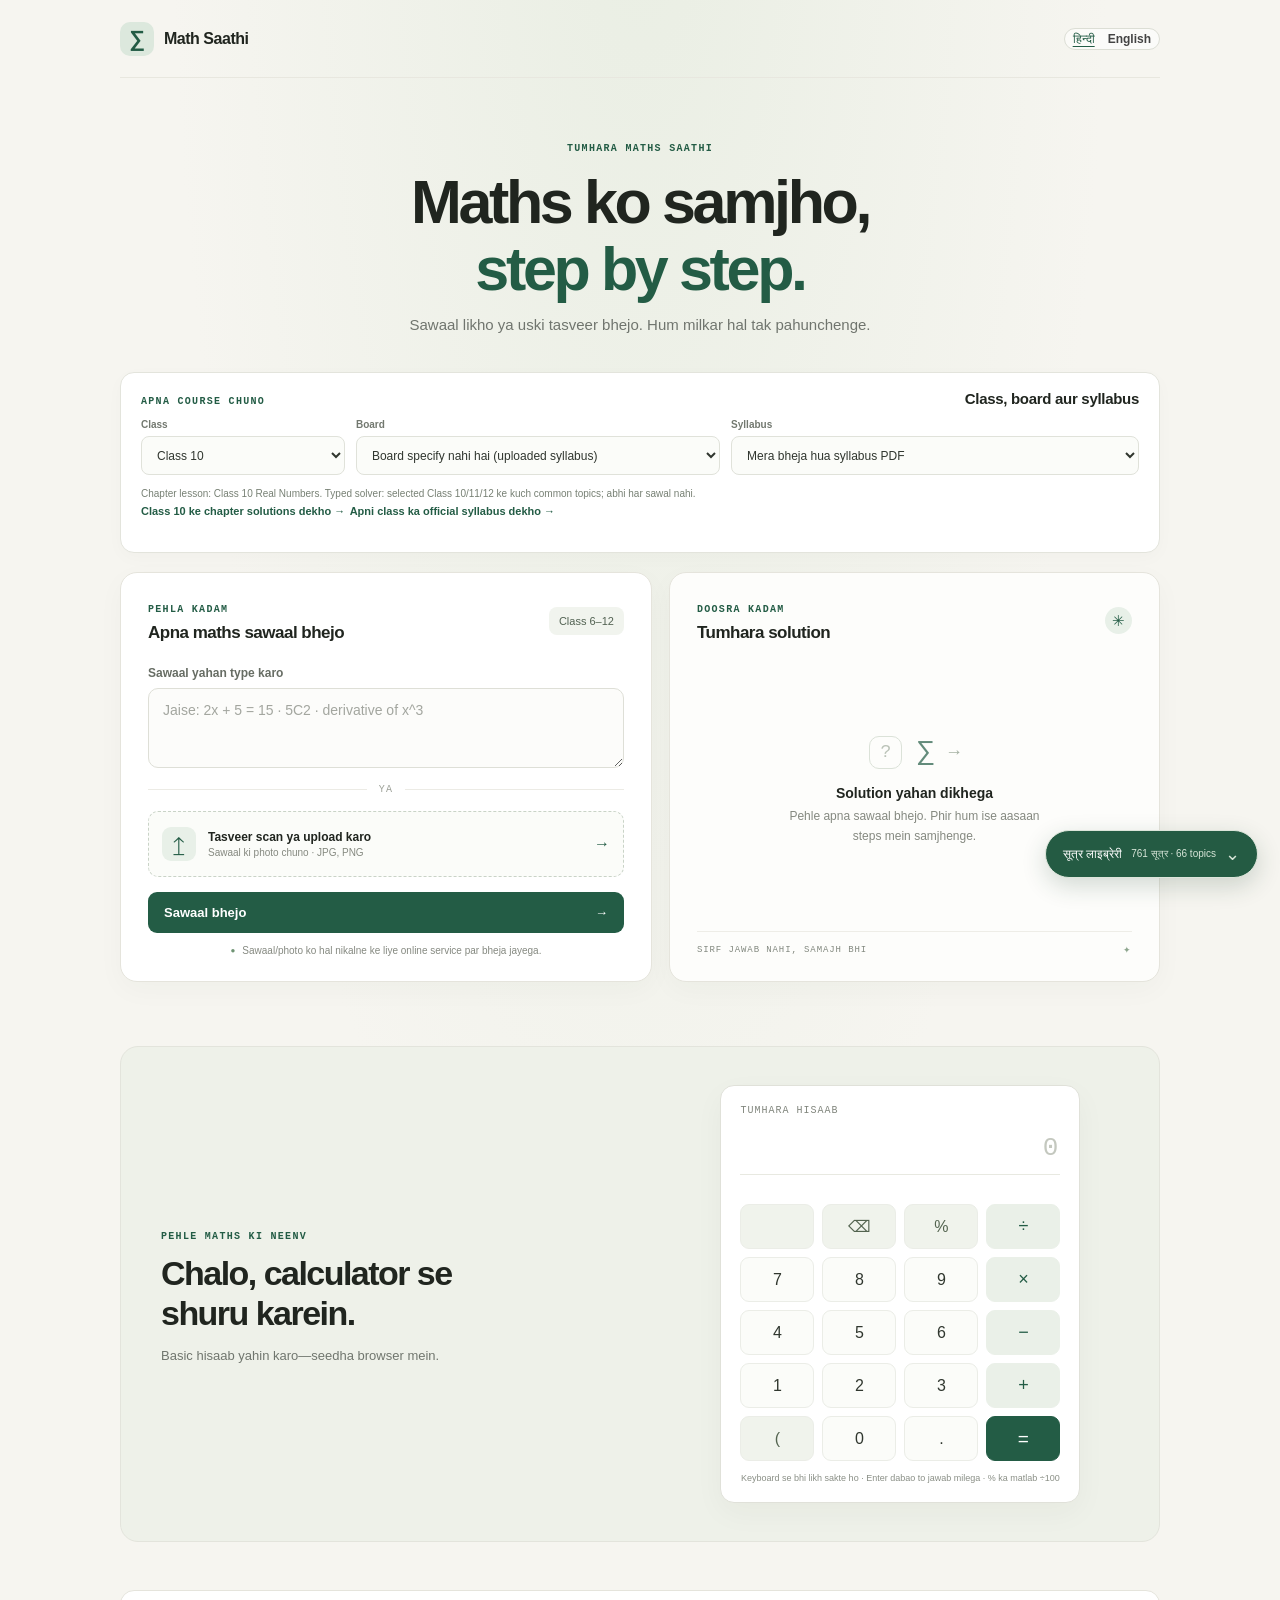
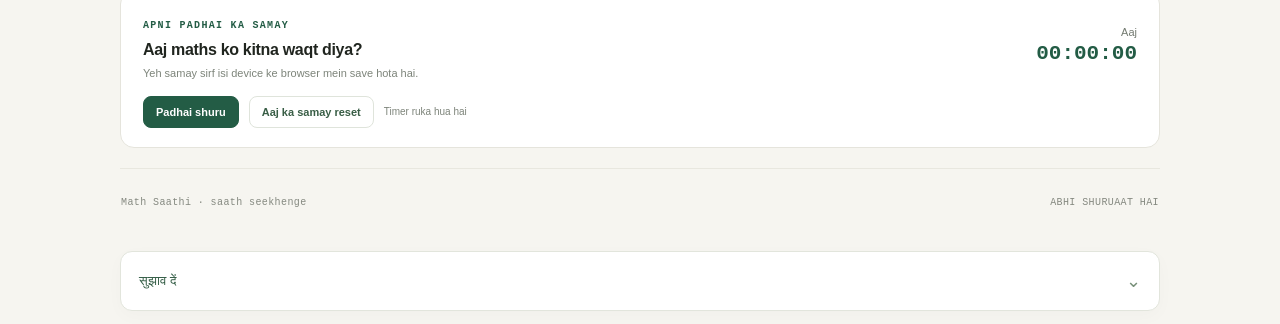
==== commit eb994faa: "Use neutral solution wording" ====
--- a/index.html
+++ b/index.html
@@ -15,7 +15,7 @@
   <script src="formula-data.js" defer></script>
   <script src="formula-extra-data.js" defer></script>
   <script src="features.js?v=calc-no-keyboard-1" defer></script>
-  <script src="app.js?v=cloud-setup-paused-1" defer></script>
+  <script src="app.js?v=neutral-copy-1" defer></script>
 </head>
 <body>
   <main class="shell">
--- a/styles.css
+++ b/styles.css
@@ -22,7 +22,7 @@
 
 .worked-chapter{margin-top:24px;padding-top:16px;border-top:1px solid #e8e9e1}.worked-chapter h2{font-size:17px;margin:0 0 12px}.worked-body{padding:10px 15px 15px;color:#525a50;font-size:12px;line-height:1.75}.worked-body li{margin:4px 0}
 .solver-result{width:100%;max-width:100%;text-align:left;align-self:start;padding:8px 2px}.solver-question{margin:0 0 12px;padding:10px 12px;border-radius:9px;background:#f4f6f1;color:#263a2d;font:600 15px Consolas,'Courier New',monospace;overflow-wrap:anywhere}.solver-result ol{margin:0;padding-left:22px;color:#667064;font-size:12px;line-height:1.75}.solver-result li{padding:3px 0 3px 4px}.solver-answer{margin:14px 0 0;padding:12px;border:1px solid #dfe8dc;border-radius:9px;background:#f4f8f1;color:var(--green);font-size:14px;overflow-wrap:anywhere}
-.ai-answer{color:#596257;font-size:12px;line-height:1.8;overflow-wrap:anywhere}
+.solution-answer{color:#596257;font-size:12px;line-height:1.8;overflow-wrap:anywhere}
 
 .syllabus-link[hidden]{display:none}
 
